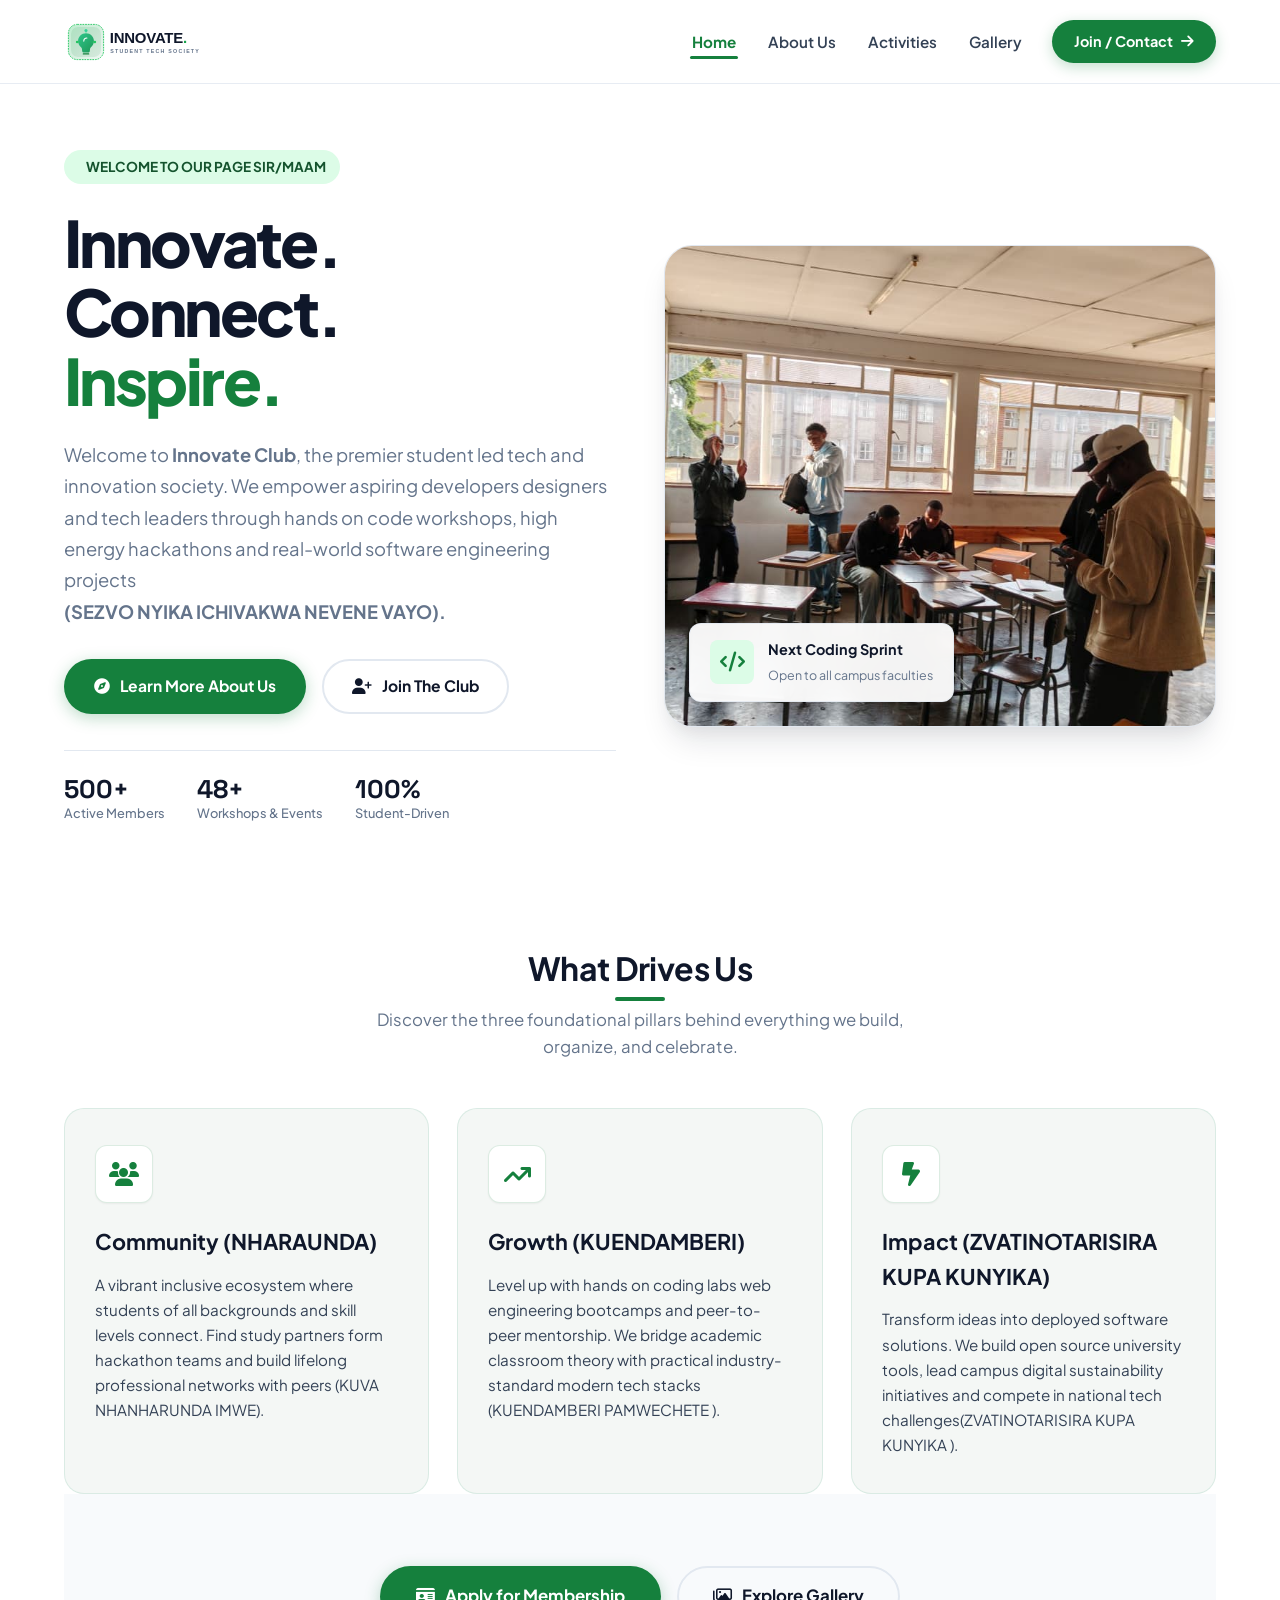
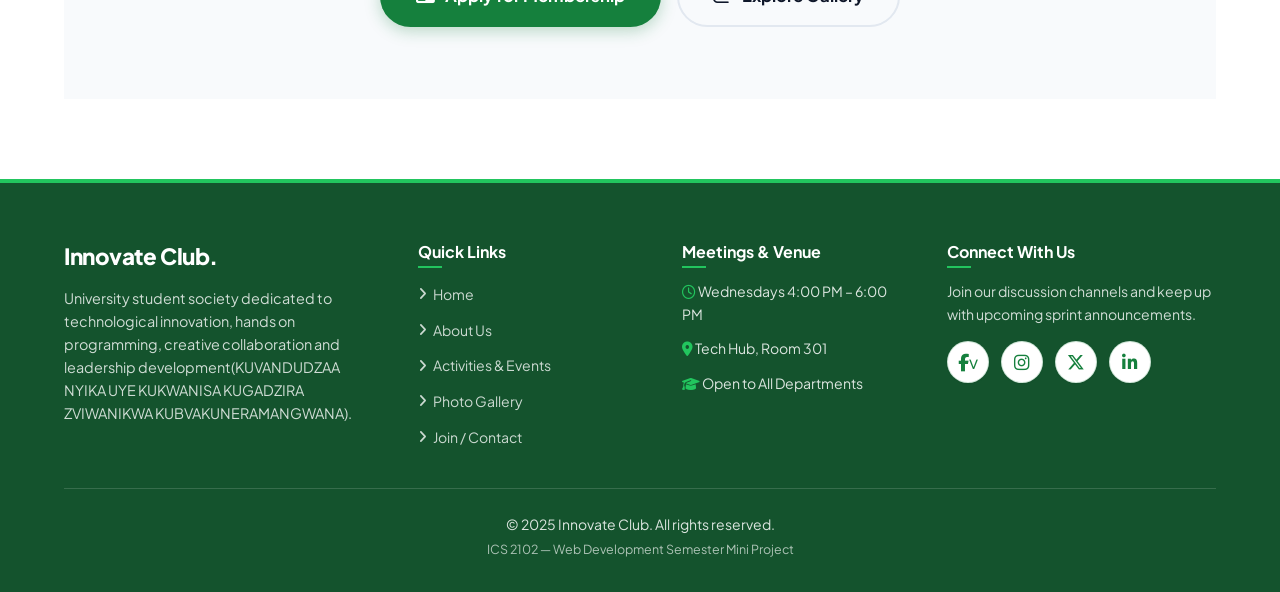
==== index.html @ 81d6104a "Remove subtitle from Gallery page header" ====
<!DOCTYPE html>
<html lang="en">
<head>
  <meta charset="UTF-8">
  <meta name="viewport" content="width=device-width, initial-scale=1.0">
  <title>Innovate Club — Student Tech & Innovation Society | Home</title>
  <meta name="description" content="Official website for Innovate Club — University student tech community fostering programming skills, hackathons, innovation, and leadership.">
  <link rel="icon" type="image/svg+xml" href="images/logo/favicon.svg">
  
  <!-- Font Awesome CDN for Icons -->
  <link rel="stylesheet" href="https://cdnjs.cloudflare.com/ajax/libs/font-awesome/6.5.1/css/all.min.css">
  
  <!-- Main Stylesheet -->
  <link rel="stylesheet" href="css/style.css">
</head>
<body>

  <!-- Site Header & Shared Navigation -->
  <header class="site-header" id="header">
    <div class="container header-container">
      <a href="index.html" class="brand-link" id="brandLogoLink">
        <img src="images/logo/logo.svg" alt="Innovate Club Logo" class="brand-logo">
      </a>

      <!-- Desktop & Mobile Navigation Menu -->
      <nav class="nav-menu" id="navMenu" aria-label="Main Navigation">
        <ul class="nav-list">
          <li><a href="index.html" class="nav-link active" id="navHome">Home</a></li>
          <li><a href="about.html" class="nav-link" id="navAbout">About Us</a></li>
          <li><a href="activities.html" class="nav-link" id="navActivities">Activities</a></li>
          <li><a href="gallery.html" class="nav-link" id="navGallery">Gallery</a></li>
          <li><a href="join.html" class="nav-cta-btn" id="navJoin">Join / Contact <i class="fa-solid fa-arrow-right"></i></a></li>
        </ul>
      </nav>

      <!-- Mobile Navigation Hamburger Toggle -->
      <button class="mobile-toggle" id="mobileNavToggle" aria-label="Toggle Navigation Menu" aria-expanded="false">
        <i class="fa-solid fa-bars"></i>
      </button>
    </div>
  </header>

  <main class="main-content">
    
    <!-- Hero Section -->
    <section class="hero-section" id="hero">
      <div class="container hero-grid">
        
        <!-- Left Hero Content -->
        <div class="hero-content">
          <div class="hero-pill">
            <i class="fa-solid fa-sparkles"></i>  WELCOME TO OUR PAGE SIR/MAAM
          </div>
          
          <!-- Large bold headline, one word per line, last word in green -->
          <h1 class="hero-headline">
            Innovate.<br>
            Connect.<br>
            <span class="highlight-green">Inspire.</span>
          </h1>

          <p class="hero-intro">
            Welcome to <strong>Innovate Club</strong>, the premier student led tech and innovation society. 
            We empower aspiring developers designers and tech leaders through hands on code workshops, 
            high energy hackathons and real-world software engineering projects
            <br>
            <strong> (SEZVO NYIKA ICHIVAKWA NEVENE VAYO).</strong>
          </p>

          <div class="hero-cta-group">
            <a href="about.html" class="btn btn-primary" id="heroLearnMoreBtn">
              <i class="fa-solid fa-compass"></i> Learn More About Us
            </a>
            <a href="join.html" class="btn btn-secondary" id="heroJoinBtn">
              <i class="fa-solid fa-user-plus"></i> Join The Club
            </a>
          </div>

          <!-- Quick Stats -->
          <div class="hero-stats-row">
            <div class="stat-item">
              <span class="stat-number">500+</span>
              <span class="stat-label">Active Members</span>
            </div>
            <div class="stat-item">
              <span class="stat-number">48+</span>
              <span class="stat-label">Workshops & Events</span>
            </div>
            <div class="stat-item">
              <span  class="stat-number">100%</span>
              <span class="stat-label">Student-Driven</span>
            </div>
          </div>
        </div>

        <!-- Right Hero Illustration / Visual -->
        <div class="hero-visual">
          <div class="hero-image-card">
            <img src="images/gather arround.jpeg" alt="University students collaborating in modern campus innovation lab" id="heroCollabImage">
            <div class="hero-floating-badge">
              <div class="floating-icon">
                <i class="fa-solid fa-code"></i>
              </div>
              <div class="floating-text">
                <strong>Next Coding Sprint</strong>
                <span>Open to all campus faculties</span>
              </div>
            </div>
          </div>
        </div>

      </div>
    </section>

    <!-- Info Cards Section (Community / Growth / Impact) -->
    <section class="info-cards-section" id="pillars">
      <div class="container">
        
        <div class="section-header">
          <h2 class="section-title with-accent">What Drives Us</h2>
          <p class="section-desc">
            Discover the three foundational pillars behind everything we build, organize, and celebrate.
          </p>
        </div>

        <div class="info-cards-grid">
          
          <!-- Card 1: Community -->
          <div class="info-card" id="cardCommunity">
            <div class="info-card-icon">
              <i class="fa-solid fa-users"></i>
            </div>
            <h3 class="info-card-title">Community (NHARAUNDA) </h3>
            <p class="info-card-desc">
              A vibrant  inclusive ecosystem where students of all backgrounds and skill levels connect. 
              Find study partners form hackathon teams and build lifelong professional networks with peers (KUVA NHANHARUNDA IMWE).
            </p>
          </div>

          <!-- Card 2: Growth -->
          <div class="info-card" id="cardGrowth">
            <div class="info-card-icon">
              <i class="fa-solid fa-arrow-trend-up"></i>
            </div>
            <h3 class="info-card-title">Growth (KUENDAMBERI) </h3>
            <p class="info-card-desc">
              Level up with hands on coding labs web engineering bootcamps and peer-to-peer mentorship. 
              We bridge academic classroom theory with practical industry-standard modern tech stacks (KUENDAMBERI PAMWECHETE ).
            </p>
          </div>

          <!-- Card 3: Impact -->
          <div class="info-card" id="cardImpact">
            <div class="info-card-icon">
              <i class="fa-solid fa-bolt-lightning"></i>
            </div>
            <h3 class="info-card-title">Impact (ZVATINOTARISIRA KUPA KUNYIKA) </h3>
            <p class="info-card-desc">
              Transform ideas into deployed software solutions. We build open source university tools, 
              lead campus digital sustainability initiatives and compete in national tech challenges(ZVATINOTARISIRA KUPA KUNYIKA ).
            </p>
          </div>

        </div>


    <!-- Student Spotlight / Callout Section -->
    <section class="section section-alt" id="ctaSection">
      <div class="container" style="text-align: center; max-width: 800px;">
        
        <div style="display:flex; justify-content:center; gap:16px; flex-wrap:wrap;">
          <a href="join.html" class="btn btn-primary btn-lg" id="homeCtaJoin">
            <i class="fa-solid fa-id-card"></i> Apply for Membership
          </a>
          <a href="gallery.html" class="btn btn-secondary btn-lg" id="homeCtaGallery">
            <i class="fa-regular fa-images"></i> Explore Gallery
          </a>
        </div>
      </div>
    </section>

  </main>

  <!-- Universal Footer: Solid Green Bar, Centered Copyright -->
  <footer class="site-footer" id="footer">
    <div class="container">
      <div class="footer-top-grid">
        
        <div class="footer-brand">
          <h4>Innovate Club.</h4>
          <p>
            University student society dedicated to technological innovation, hands on programming, 
            creative collaboration and leadership development(KUVANDUDZAA NYIKA UYE KUKWANISA KUGADZIRA ZVIWANIKWA KUBVAKUNERAMANGWANA).
          </p>
        </div>

        <div class="footer-col">
          <h5>Quick Links</h5>
          <ul class="footer-links">
            <li><a href="index.html"><i class="fa-solid fa-angle-right"></i> Home</a></li>
            <li><a href="about.html"><i class="fa-solid fa-angle-right"></i> About Us</a></li>
            <li><a href="activities.html"><i class="fa-solid fa-angle-right"></i> Activities & Events</a></li>
            <li><a href="gallery.html"><i class="fa-solid fa-angle-right"></i> Photo Gallery</a></li>
            <li><a href="join.html"><i class="fa-solid fa-angle-right"></i> Join / Contact</a></li>
          </ul>
        </div>

        <div class="footer-col">
          <h5>Meetings & Venue</h5>
          <ul class="footer-links" style="font-size: 0.88rem; color: rgba(255,255,255,0.85); gap: 12px;">
            <li><i class="fa-regular fa-clock" style="color:var(--color-primary-light);"></i> Wednesdays 4:00 PM – 6:00 PM</li>
            <li><i class="fa-solid fa-location-dot" style="color:var(--color-primary-light);"></i> Tech Hub, Room 301</li>
            <li><i class="fa-solid fa-graduation-cap" style="color:var(--color-primary-light);"></i> Open to All Departments</li>
          </ul>
        </div>

        <div class="footer-col">
          <h5>Connect With Us</h5>
          <p style="font-size: 0.88rem; color: rgba(255,255,255,0.8); margin-bottom: 16px;">
            Join our discussion channels and keep up with upcoming sprint announcements.
          </p>
          <div class="social-icons-row">
            <a href="https://facebook.com" target="_blank" rel="noopener noreferrer" class="social-circle-btn" aria-label="Facebook">
              <i class="fa-brands fa-facebook-f"></i>
       v     </a>
            <a href="https://instagram.com" target="_blank" rel="noopener noreferrer" class="social-circle-btn" aria-label="Instagram">
              <i class="fa-brands fa-instagram"></i>
            </a>
            <a href="https://twitter.com" target="_blank" rel="noopener noreferrer" class="social-circle-btn" aria-label="Twitter">
              <i class="fa-brands fa-x-twitter"></i>
            </a>
            <a href="https://linkedin.com" target="_blank" rel="noopener noreferrer" class="social-circle-btn" aria-label="LinkedIn">
              <i class="fa-brands fa-linkedin-in"></i>
            </a>
          </div>
        </div>

      </div>

      <div class="footer-bottom">
        <p>&copy; 2025 Innovate Club. All rights reserved.</p>
        <p class="footer-course-tag">ICS 2102 — Web Development Semester Mini Project</p>
      </div>
    </div>
  </footer>

  <!-- Main JavaScript File -->
  <script src="js/script.js"></script>
</body>
</html>
---- css/style.css ----
/* ==========================================================================
   ICS 2102 — Web Development Semester Mini Project
   Student Club Website: Innovate Club
   Design System & Master Stylesheet
   ========================================================================== */

@import url('https://fonts.googleapis.com/css2?family=Plus+Jakarta+Sans:wght@300;400;500;600;700;800&family=Space+Grotesk:wght@500;700&display=swap');

/* --- CSS Root Variables / Design Tokens --- */
:root {
  /* Brand Green Palette (as requested: #2E7D32-style green & white/off-white) */
  --color-primary: #15803D;        /* Rich Forest Green */
  --color-primary-dark: #14532D;   /* Deep Evergreen */
  --color-primary-light: #22C55E;  /* Vibrant Emerald Accent */
  --color-primary-soft: #DCFCE7;   /* Pale Mint */
  --color-primary-tint: #F0FDF4;   /* Soft Background Tint */
  --color-card-bg: #F4F7F5;        /* Soft grey-green card background */

  /* Neutral Tones */
  --color-bg: #FFFFFF;
  --color-bg-alt: #F8FAFC;
  --color-surface: #FFFFFF;
  --color-text-main: #0F172A;      /* Slate 900 */
  --color-text-body: #334155;      /* Slate 700 */
  --color-text-muted: #64748B;     /* Slate 500 */
  --color-text-light: #94A3B8;     /* Slate 400 */
  --color-border: #E2E8F0;
  --color-border-subtle: #F1F5F9;

  /* State & Feedback Colors */
  --color-danger: #EF4444;
  --color-danger-soft: #FEE2E2;
  --color-warning: #F59E0B;
  --color-info: #0284C7;
  --color-success: #10B981;

  /* Typography */
  --font-sans: 'Plus Jakarta Sans', -apple-system, BlinkMacSystemFont, 'Segoe UI', Roboto, sans-serif;
  --font-heading: 'Plus Jakarta Sans', sans-serif;
  --font-mono: 'Space Grotesk', ui-monospace, monospace;

  /* Shadows */
  --shadow-xs: 0 1px 2px 0 rgba(0, 0, 0, 0.05);
  --shadow-sm: 0 2px 4px 0 rgba(15, 23, 42, 0.06);
  --shadow-md: 0 4px 12px -1px rgba(15, 23, 42, 0.08), 0 2px 6px -2px rgba(15, 23, 42, 0.04);
  --shadow-lg: 0 12px 24px -4px rgba(15, 23, 42, 0.1), 0 4px 10px -2px rgba(15, 23, 42, 0.04);
  --shadow-xl: 0 20px 32px -8px rgba(15, 23, 42, 0.12), 0 8px 16px -4px rgba(15, 23, 42, 0.05);
  --shadow-glow: 0 0 20px rgba(34, 197, 94, 0.25);

  /* Radii */
  --radius-sm: 8px;
  --radius-md: 12px;
  --radius-lg: 20px;
  --radius-xl: 28px;
  --radius-full: 9999px;

  /* Transitions */
  --transition-fast: 0.15s ease;
  --transition-normal: 0.25s cubic-bezier(0.16, 1, 0.3, 1);
  --transition-bounce: 0.4s cubic-bezier(0.34, 1.56, 0.64, 1);

  /* Container */
  --max-width: 1200px;
  --header-height: 84px;
}

/* --- Global Reset & Box Sizing --- */
*, *::before, *::after {
  box-sizing: border-box;
  margin: 0;
  padding: 0;
}

html {
  scroll-behavior: smooth;
  font-size: 16px;
  -webkit-font-smoothing: antialiased;
}

body {
  font-family: var(--font-sans);
  color: var(--color-text-body);
  background-color: var(--color-bg);
  line-height: 1.6;
  min-height: 100vh;
  display: flex;
  flex-direction: column;
  overflow-x: hidden;
}

img, picture, svg, video {
  max-width: 100%;
  display: block;
}

input, button, textarea, select {
  font: inherit;
}

a {
  color: inherit;
  text-decoration: none;
  transition: color var(--transition-fast);
}

ul, ol {
  list-style: none;
}

/* --- Layout Utility Classes --- */
.container {
  width: 100%;
  max-width: var(--max-width);
  margin-left: auto;
  margin-right: auto;
  padding-left: 24px;
  padding-right: 24px;
}

.main-content {
  flex: 1 0 auto;
}

.section {
  padding: 72px 0;
}

.section-alt {
  background-color: var(--color-bg-alt);
}

.section-tint {
  background-color: var(--color-primary-tint);
}

/* --- Section Headings with Green Underline Accent --- */
.page-header {
  text-align: center;
  padding: 56px 0 32px;
  position: relative;
}

.page-title {
  font-family: var(--font-heading);
  font-size: 2.75rem;
  font-weight: 800;
  color: var(--color-text-main);
  letter-spacing: -0.03em;
  position: relative;
  display: inline-block;
  margin-bottom: 14px;
}

.page-title::after {
  content: "";
  position: absolute;
  bottom: -8px;
  left: 50%;
  transform: translateX(-50%);
  width: 68px;
  height: 4px;
  background: linear-gradient(90deg, var(--color-primary), var(--color-primary-light));
  border-radius: var(--radius-full);
}

.page-subtitle {
  font-size: 1.125rem;
  color: var(--color-text-muted);
  max-width: 640px;
  margin: 12px auto 0;
  line-height: 1.6;
}

.section-header {
  margin-bottom: 48px;
  text-align: center;
}

.section-title {
  font-size: 2rem;
  font-weight: 700;
  color: var(--color-text-main);
  letter-spacing: -0.02em;
  position: relative;
  display: inline-block;
  margin-bottom: 12px;
}

.section-title.with-accent::after {
  content: "";
  position: absolute;
  bottom: -6px;
  left: 50%;
  transform: translateX(-50%);
  width: 50px;
  height: 3.5px;
  background: var(--color-primary);
  border-radius: var(--radius-full);
}

.section-desc {
  font-size: 1.05rem;
  color: var(--color-text-muted);
  max-width: 580px;
  margin: 0 auto;
}

/* --- Typography Accents --- */
.highlight-green {
  color: var(--color-primary);
}

.text-gradient {
  background: linear-gradient(135deg, var(--color-primary) 0%, var(--color-primary-light) 100%);
  -webkit-background-clip: text;
  -webkit-text-fill-color: transparent;
}

/* ==========================================================================
   Header & Navigation
   ========================================================================== */
.site-header {
  position: sticky;
  top: 0;
  z-index: 1000;
  background-color: rgba(255, 255, 255, 0.94);
  backdrop-filter: blur(12px);
  -webkit-backdrop-filter: blur(12px);
  border-bottom: 1px solid rgba(226, 232, 240, 0.8);
  height: var(--header-height);
  transition: all var(--transition-normal);
}

.site-header.scrolled {
  box-shadow: var(--shadow-sm);
  height: 72px;
}

.header-container {
  display: flex;
  align-items: center;
  justify-content: space-between;
  height: 100%;
}

.brand-link {
  display: flex;
  align-items: center;
  gap: 12px;
  font-weight: 800;
  font-size: 1.4rem;
  color: var(--color-text-main);
  letter-spacing: -0.03em;
}

.brand-logo {
  height: 44px;
  width: auto;
  transition: transform var(--transition-bounce);
}

.brand-link:hover .brand-logo {
  transform: rotate(-6deg) scale(1.05);
}

.brand-name {
  font-size: 1.35rem;
  font-weight: 800;
  color: var(--color-text-main);
  display: flex;
  flex-direction: column;
  line-height: 1.1;
}

.brand-name span:first-child {
  letter-spacing: -0.02em;
}

.brand-name .brand-sub {
  font-size: 0.68rem;
  font-weight: 600;
  color: var(--color-text-muted);
  letter-spacing: 0.12em;
  text-transform: uppercase;
}

.nav-menu {
  display: flex;
  align-items: center;
  gap: 32px;
}

.nav-list {
  display: flex;
  align-items: center;
  gap: 28px;
}

.nav-link {
  font-weight: 600;
  font-size: 0.95rem;
  color: var(--color-text-body);
  position: relative;
  padding: 8px 2px;
  transition: color var(--transition-fast);
}

.nav-link:hover {
  color: var(--color-primary);
}

/* Active Nav Link in Green with Underline (Mockup requirement) */
.nav-link.active {
  color: var(--color-primary);
  font-weight: 700;
}

.nav-link.active::after {
  content: "";
  position: absolute;
  bottom: 0;
  left: 0;
  width: 100%;
  height: 3px;
  background-color: var(--color-primary);
  border-radius: var(--radius-full);
}

.nav-cta-btn {
  background: var(--color-primary);
  color: #FFFFFF !important;
  font-weight: 700;
  font-size: 0.9rem;
  padding: 10px 22px;
  border-radius: var(--radius-full);
  display: inline-flex;
  align-items: center;
  gap: 8px;
  box-shadow: 0 4px 14px rgba(21, 128, 61, 0.25);
  transition: all var(--transition-normal);
}

.nav-cta-btn:hover {
  background: var(--color-primary-dark);
  transform: translateY(-2px);
  box-shadow: 0 6px 18px rgba(21, 128, 61, 0.35);
}

.nav-cta-btn.active {
  background: var(--color-primary-dark);
  box-shadow: 0 0 0 3px rgba(34, 197, 94, 0.35);
}

.nav-cta-btn.active::after {
  display: none;
}

/* Mobile Toggle */
.mobile-toggle {
  display: none;
  background: none;
  border: none;
  font-size: 1.5rem;
  color: var(--color-text-main);
  cursor: pointer;
  padding: 6px;
  border-radius: var(--radius-sm);
  transition: background-color var(--transition-fast);
}

.mobile-toggle:hover {
  background-color: var(--color-border-subtle);
}

/* ==========================================================================
   Buttons & Interactive Elements
   ========================================================================== */
.btn {
  display: inline-flex;
  align-items: center;
  justify-content: center;
  gap: 10px;
  font-weight: 700;
  font-size: 0.975rem;
  padding: 13px 28px;
  border-radius: var(--radius-full);
  border: 2px solid transparent;
  cursor: pointer;
  transition: all var(--transition-normal);
  text-align: center;
}

.btn-primary {
  background-color: var(--color-primary);
  color: #FFFFFF;
  box-shadow: 0 4px 16px rgba(21, 128, 61, 0.28);
}

.btn-primary:hover {
  background-color: var(--color-primary-dark);
  transform: translateY(-2px);
  box-shadow: 0 8px 22px rgba(21, 128, 61, 0.38);
}

.btn-secondary {
  background-color: transparent;
  color: var(--color-text-main);
  border-color: var(--color-border);
}

.btn-secondary:hover {
  border-color: var(--color-primary);
  color: var(--color-primary);
  background-color: var(--color-primary-tint);
  transform: translateY(-2px);
}

.btn-white {
  background-color: #FFFFFF;
  color: var(--color-primary);
  box-shadow: var(--shadow-md);
}

.btn-white:hover {
  background-color: var(--color-primary-tint);
  transform: translateY(-2px);
}

.btn-sm {
  padding: 8px 18px;
  font-size: 0.875rem;
}

.btn-lg {
  padding: 15px 34px;
  font-size: 1.05rem;
}

/* ==========================================================================
   Home Page Styles
   ========================================================================== */
.hero-section {
  padding: 64px 0 80px;
  position: relative;
  overflow: hidden;
}

.hero-grid {
  display: grid;
  grid-template-columns: 1fr 1fr;
  align-items: center;
  gap: 48px;
}

.hero-content {
  max-width: 560px;
}

.hero-pill {
  display: inline-flex;
  align-items: center;
  gap: 8px;
  background-color: var(--color-primary-soft);
  color: var(--color-primary-dark);
  font-size: 0.85rem;
  font-weight: 700;
  padding: 6px 14px;
  border-radius: var(--radius-full);
  margin-bottom: 24px;
}

.hero-pill i {
  color: var(--color-primary);
}

/* Large bold headline, one word per line, last word in green */
.hero-headline {
  font-size: 4rem;
  line-height: 1.08;
  font-weight: 800;
  color: var(--color-text-main);
  letter-spacing: -0.04em;
  margin-bottom: 24px;
}

.hero-intro {
  font-size: 1.15rem;
  color: var(--color-text-muted);
  line-height: 1.7;
  margin-bottom: 32px;
}

.hero-cta-group {
  display: flex;
  align-items: center;
  flex-wrap: wrap;
  gap: 16px;
  margin-bottom: 36px;
}

.hero-stats-row {
  display: flex;
  align-items: center;
  gap: 32px;
  padding-top: 24px;
  border-top: 1px solid var(--color-border);
}

.stat-item {
  display: flex;
  flex-direction: column;
}

.stat-number {
  font-size: 1.6rem;
  font-weight: 800;
  color: var(--color-text-main);
  line-height: 1.1;
  font-family: var(--font-mono);
}

.stat-label {
  font-size: 0.8rem;
  color: var(--color-text-muted);
  font-weight: 500;
}

.hero-visual {
  position: relative;
}

.hero-image-card {
  position: relative;
  border-radius: var(--radius-xl);
  overflow: hidden;
  box-shadow: var(--shadow-xl);
  border: 1px solid var(--color-border);
  background-color: var(--color-surface);
}

.hero-image-card img {
  width: 100%;
  height: 480px;
  object-fit: cover;
  transition: transform 0.6s ease;
}

.hero-image-card:hover img {
  transform: scale(1.03);
}

.hero-floating-badge {
  position: absolute;
  bottom: 24px;
  left: 24px;
  background: rgba(255, 255, 255, 0.95);
  backdrop-filter: blur(10px);
  padding: 14px 20px;
  border-radius: var(--radius-md);
  box-shadow: var(--shadow-lg);
  border: 1px solid rgba(226, 232, 240, 0.8);
  display: flex;
  align-items: center;
  gap: 14px;
  max-width: 280px;
  animation: floatBadge 3.5s ease-in-out infinite alternate;
}

@keyframes floatBadge {
  0% { transform: translateY(0); }
  100% { transform: translateY(-8px); }
}

.floating-icon {
  width: 44px;
  height: 44px;
  border-radius: var(--radius-sm);
  background-color: var(--color-primary-soft);
  color: var(--color-primary);
  display: flex;
  align-items: center;
  justify-content: center;
  font-size: 1.25rem;
  flex-shrink: 0;
}

.floating-text strong {
  display: block;
  font-size: 0.9rem;
  color: var(--color-text-main);
}

.floating-text span {
  font-size: 0.78rem;
  color: var(--color-text-muted);
}

/* --- Row of 3 Info Cards (Community / Growth / Impact) --- */
.info-cards-section {
  padding: 40px 0 80px;
}

.info-cards-grid {
  display: grid;
  grid-template-columns: repeat(3, 1fr);
  gap: 28px;
}

.info-card {
  background-color: var(--color-card-bg); /* Soft grey-green card background */
  border-radius: var(--radius-lg);
  padding: 36px 30px;
  border: 1px solid rgba(209, 231, 221, 0.7);
  transition: all var(--transition-normal);
  position: relative;
  overflow: hidden;
}

.info-card::before {
  content: "";
  position: absolute;
  top: 0;
  left: 0;
  right: 0;
  height: 4px;
  background: var(--color-primary);
  opacity: 0;
  transition: opacity var(--transition-fast);
}

.info-card:hover {
  transform: translateY(-6px);
  background-color: #FFFFFF;
  box-shadow: var(--shadow-lg);
  border-color: var(--color-primary-light);
}

.info-card:hover::before {
  opacity: 1;
}

.info-card-icon {
  width: 58px;
  height: 58px;
  border-radius: var(--radius-md);
  background: #FFFFFF;
  color: var(--color-primary);
  display: flex;
  align-items: center;
  justify-content: center;
  font-size: 1.5rem;
  margin-bottom: 22px;
  box-shadow: var(--shadow-xs);
  border: 1px solid rgba(21, 128, 61, 0.15);
  transition: all var(--transition-bounce);
}

.info-card:hover .info-card-icon {
  background-color: var(--color-primary);
  color: #FFFFFF;
  transform: scale(1.1) rotate(4deg);
}

.info-card-title {
  font-size: 1.35rem;
  font-weight: 700;
  color: var(--color-text-main);
  margin-bottom: 12px;
}

.info-card-desc {
  font-size: 0.95rem;
  color: var(--color-text-body);
  line-height: 1.65;
}

/* --- Countdown / Next Event Highlight Banner --- */
.countdown-banner {
  background: linear-gradient(135deg, var(--color-primary-dark) 0%, var(--color-primary) 100%);
  color: #FFFFFF;
  border-radius: var(--radius-xl);
  padding: 44px;
  margin-top: 20px;
  box-shadow: var(--shadow-lg);
  position: relative;
  overflow: hidden;
}

.countdown-banner::after {
  content: "";
  position: absolute;
  top: -50%;
  right: -20%;
  width: 400px;
  height: 400px;
  background: radial-gradient(circle, rgba(255,255,255,0.12) 0%, transparent 70%);
  pointer-events: none;
}

.countdown-flex {
  display: flex;
  align-items: center;
  justify-content: space-between;
  gap: 32px;
  position: relative;
  z-index: 1;
}

.countdown-info {
  max-width: 520px;
}

.countdown-badge {
  display: inline-block;
  background: rgba(255, 255, 255, 0.2);
  backdrop-filter: blur(8px);
  color: #FFFFFF;
  font-size: 0.8rem;
  font-weight: 700;
  padding: 4px 12px;
  border-radius: var(--radius-full);
  margin-bottom: 12px;
  text-transform: uppercase;
  letter-spacing: 0.08em;
}

.countdown-title {
  font-size: 1.85rem;
  font-weight: 800;
  margin-bottom: 8px;
  color: #FFFFFF;
}

.countdown-meta {
  font-size: 0.95rem;
  opacity: 0.9;
  display: flex;
  gap: 20px;
  align-items: center;
}

.countdown-meta i {
  margin-right: 6px;
  color: var(--color-primary-soft);
}

.countdown-timer-group {
  display: flex;
  align-items: center;
  gap: 14px;
}

.timer-box {
  background: rgba(255, 255, 255, 0.15);
  backdrop-filter: blur(10px);
  border: 1px solid rgba(255, 255, 255, 0.25);
  border-radius: var(--radius-md);
  padding: 12px 16px;
  min-width: 74px;
  text-align: center;
}

.timer-num {
  font-size: 1.9rem;
  font-weight: 800;
  font-family: var(--font-mono);
  line-height: 1;
  display: block;
}

.timer-label {
  font-size: 0.72rem;
  text-transform: uppercase;
  letter-spacing: 0.05em;
  opacity: 0.85;
  margin-top: 4px;
}

/* ==========================================================================
   About Us Page Styles
   ========================================================================== */
.about-hero-grid {
  display: grid;
  grid-template-columns: 1.2fr 0.8fr;
  gap: 48px;
  align-items: start;
  margin-bottom: 64px;
}

.about-intro-text {
  font-size: 1.15rem;
  line-height: 1.8;
  color: var(--color-text-body);
}

.about-intro-text p {
  margin-bottom: 18px;
}

.card-callout {
  background-color: var(--color-card-bg);
  border-radius: var(--radius-lg);
  padding: 32px;
  border: 1px solid rgba(209, 231, 221, 0.8);
  margin-bottom: 24px;
  position: relative;
}

.card-callout-icon {
  width: 48px;
  height: 48px;
  border-radius: var(--radius-sm);
  background: var(--color-primary);
  color: #FFFFFF;
  display: flex;
  align-items: center;
  justify-content: center;
  font-size: 1.25rem;
  margin-bottom: 16px;
}

.card-callout-title {
  font-size: 1.25rem;
  font-weight: 700;
  color: var(--color-text-main);
  margin-bottom: 10px;
}

.card-callout-desc {
  font-size: 0.95rem;
  color: var(--color-text-body);
  line-height: 1.6;
}

/* Values Grid */
.values-grid {
  display: grid;
  grid-template-columns: repeat(4, 1fr);
  gap: 20px;
  margin-bottom: 64px;
}

.value-item {
  background-color: #FFFFFF;
  border: 1px solid var(--color-border);
  border-radius: var(--radius-md);
  padding: 24px 20px;
  text-align: center;
  transition: all var(--transition-normal);
}

.value-item:hover {
  border-color: var(--color-primary);
  transform: translateY(-4px);
  box-shadow: var(--shadow-md);
}

.value-icon {
  font-size: 1.6rem;
  color: var(--color-primary);
  margin-bottom: 12px;
}

.value-item h4 {
  font-size: 1.05rem;
  font-weight: 700;
  color: var(--color-text-main);
  margin-bottom: 6px;
}

.value-item p {
  font-size: 0.85rem;
  color: var(--color-text-muted);
}

/* Committee Section */
.committee-cards-grid {
  display: grid;
  grid-template-columns: repeat(4, 1fr);
  gap: 24px;
  margin-bottom: 48px;
}

.member-card {
  background: #FFFFFF;
  border: 1px solid var(--color-border);
  border-radius: var(--radius-lg);
  overflow: hidden;
  box-shadow: var(--shadow-sm);
  transition: all var(--transition-normal);
  text-align: center;
}

.member-card:hover {
  transform: translateY(-6px);
  box-shadow: var(--shadow-lg);
  border-color: var(--color-primary-light);
}

.member-avatar-box {
  width: 100%;
  height: 220px;
  overflow: hidden;
  position: relative;
  background-color: var(--color-bg-alt);
}

.member-avatar-box img {
  width: 100%;
  height: 100%;
  object-fit: cover;
  transition: transform 0.5s ease;
}

.member-card:hover .member-avatar-box img {
  transform: scale(1.05);
}

.member-role-badge {
  position: absolute;
  bottom: 12px;
  left: 50%;
  transform: translateX(-50%);
  background: var(--color-primary);
  color: #FFFFFF;
  font-size: 0.75rem;
  font-weight: 700;
  padding: 4px 12px;
  border-radius: var(--radius-full);
  white-space: nowrap;
  box-shadow: var(--shadow-sm);
}

.member-info {
  padding: 20px 16px;
}

.member-name {
  font-size: 1.15rem;
  font-weight: 700;
  color: var(--color-text-main);
  margin-bottom: 4px;
}

.member-course {
  font-size: 0.85rem;
  color: var(--color-text-muted);
  margin-bottom: 14px;
}

.member-socials {
  display: flex;
  align-items: center;
  justify-content: center;
  gap: 12px;
}

.member-socials a {
  width: 32px;
  height: 32px;
  border-radius: 50%;
  background-color: var(--color-bg-alt);
  color: var(--color-text-body);
  display: flex;
  align-items: center;
  justify-content: center;
  font-size: 0.85rem;
  transition: all var(--transition-fast);
}

.member-socials a:hover {
  background-color: var(--color-primary);
  color: #FFFFFF;
}

/* Committee HTML Table (Week 2 Syllabus Requirement) */
.table-wrapper {
  background: #FFFFFF;
  border: 1px solid var(--color-border);
  border-radius: var(--radius-lg);
  overflow-x: auto;
  box-shadow: var(--shadow-sm);
  margin-top: 24px;
}

.custom-table {
  width: 100%;
  border-collapse: collapse;
  text-align: left;
  font-size: 0.95rem;
}

.custom-table th {
  background-color: var(--color-primary-tint);
  color: var(--color-primary-dark);
  font-weight: 700;
  padding: 16px 20px;
  border-bottom: 2px solid var(--color-border);
  white-space: nowrap;
}

.custom-table td {
  padding: 14px 20px;
  border-bottom: 1px solid var(--color-border-subtle);
  color: var(--color-text-body);
  vertical-align: middle;
}

.custom-table tr:last-child td {
  border-bottom: none;
}

.custom-table tr:hover td {
  background-color: #F8FAFC;
}

.table-member-cell {
  display: flex;
  align-items: center;
  gap: 12px;
}

.table-avatar {
  width: 38px;
  height: 38px;
  border-radius: 50%;
  object-fit: cover;
  border: 2px solid var(--color-primary-soft);
}

.role-tag {
  display: inline-block;
  padding: 4px 10px;
  border-radius: var(--radius-full);
  font-size: 0.78rem;
  font-weight: 600;
  background-color: var(--color-primary-soft);
  color: var(--color-primary-dark);
}

/* FAQ Accordion (Week 3 Interactive Feature) */
.faq-section {
  margin-top: 64px;
}

.accordion-container {
  max-width: 800px;
  margin: 0 auto;
}

.accordion-item {
  border: 1px solid var(--color-border);
  border-radius: var(--radius-md);
  margin-bottom: 14px;
  overflow: hidden;
  background-color: #FFFFFF;
  transition: border-color var(--transition-fast);
}

.accordion-item.active {
  border-color: var(--color-primary);
  box-shadow: var(--shadow-sm);
}

.accordion-header {
  width: 100%;
  text-align: left;
  padding: 18px 24px;
  background: none;
  border: none;
  display: flex;
  align-items: center;
  justify-content: space-between;
  font-size: 1.05rem;
  font-weight: 700;
  color: var(--color-text-main);
  cursor: pointer;
  transition: color var(--transition-fast);
}

.accordion-header:hover {
  color: var(--color-primary);
}

.accordion-icon {
  font-size: 1rem;
  color: var(--color-primary);
  transition: transform var(--transition-normal);
}

.accordion-item.active .accordion-icon {
  transform: rotate(180deg);
}

.accordion-body {
  max-height: 0;
  overflow: hidden;
  transition: max-height 0.35s ease-out, padding 0.35s ease-out;
  padding: 0 24px;
  color: var(--color-text-body);
  font-size: 0.95rem;
  line-height: 1.7;
}

.accordion-item.active .accordion-body {
  padding-bottom: 20px;
}

/* ==========================================================================
   Activities & Events Page Styles
   ========================================================================== */
.events-toolbar {
  display: flex;
  align-items: center;
  justify-content: space-between;
  flex-wrap: wrap;
  gap: 20px;
  margin-bottom: 36px;
  padding: 20px;
  background-color: var(--color-bg-alt);
  border: 1px solid var(--color-border);
  border-radius: var(--radius-lg);
}

/* Filter Tabs */
.tabs-group {
  display: flex;
  align-items: center;
  gap: 8px;
  flex-wrap: wrap;
}

.tab-btn {
  background: #FFFFFF;
  border: 1px solid var(--color-border);
  color: var(--color-text-body);
  font-weight: 600;
  font-size: 0.9rem;
  padding: 8px 18px;
  border-radius: var(--radius-full);
  cursor: pointer;
  transition: all var(--transition-fast);
}

.tab-btn:hover {
  border-color: var(--color-primary);
  color: var(--color-primary);
}

.tab-btn.active {
  background-color: var(--color-primary);
  color: #FFFFFF;
  border-color: var(--color-primary);
  box-shadow: 0 2px 8px rgba(21, 128, 61, 0.2);
}

.search-box {
  position: relative;
  min-width: 260px;
}

.search-box input {
  width: 100%;
  padding: 9px 16px 9px 38px;
  border: 1px solid var(--color-border);
  border-radius: var(--radius-full);
  font-size: 0.9rem;
  outline: none;
  background-color: #FFFFFF;
  transition: border-color var(--transition-fast), box-shadow var(--transition-fast);
}

.search-box input:focus {
  border-color: var(--color-primary);
  box-shadow: 0 0 0 3px rgba(34, 197, 94, 0.2);
}

.search-box i {
  position: absolute;
  left: 14px;
  top: 50%;
  transform: translateY(-50%);
  color: var(--color-text-light);
  font-size: 0.9rem;
}

/* Events List Container (Injected dynamically via JS array of objects) */
.events-container {
  display: flex;
  flex-direction: column;
  gap: 18px;
  margin-bottom: 40px;
}

.event-row {
  background: #FFFFFF;
  border: 1px solid var(--color-border);
  border-radius: var(--radius-lg);
  padding: 24px;
  display: flex;
  align-items: center;
  gap: 24px;
  transition: all var(--transition-normal);
  position: relative;
}

.event-row:hover {
  border-color: var(--color-primary);
  box-shadow: var(--shadow-md);
  transform: translateY(-3px);
}

.event-icon-badge {
  width: 64px;
  height: 64px;
  border-radius: var(--radius-md);
  background-color: var(--color-primary-tint);
  border: 1px solid var(--color-primary-soft);
  color: var(--color-primary);
  display: flex;
  flex-direction: column;
  align-items: center;
  justify-content: center;
  flex-shrink: 0;
}

.event-icon-badge i {
  font-size: 1.5rem;
}

.event-details {
  flex: 1 1 auto;
}

.event-meta-top {
  display: flex;
  align-items: center;
  gap: 10px;
  margin-bottom: 6px;
}

.event-category-tag {
  font-size: 0.75rem;
  font-weight: 700;
  text-transform: uppercase;
  letter-spacing: 0.06em;
  padding: 2px 10px;
  border-radius: var(--radius-full);
  background-color: var(--color-primary-soft);
  color: var(--color-primary-dark);
}

.event-status-tag {
  font-size: 0.75rem;
  font-weight: 600;
  padding: 2px 8px;
  border-radius: var(--radius-sm);
}

.event-status-tag.upcoming {
  background-color: #DEF7EC;
  color: #03543F;
}

.event-status-tag.completed {
  background-color: #F3F4F6;
  color: #4B5563;
}

.event-title {
  font-size: 1.25rem;
  font-weight: 700;
  color: var(--color-text-main);
  margin-bottom: 6px;
}

.event-desc {
  font-size: 0.95rem;
  color: var(--color-text-body);
  line-height: 1.5;
  margin-bottom: 10px;
}

.event-meta-footer {
  display: flex;
  align-items: center;
  gap: 20px;
  font-size: 0.85rem;
  color: var(--color-text-muted);
}

.event-meta-footer span {
  display: flex;
  align-items: center;
  gap: 6px;
}

.event-action {
  flex-shrink: 0;
}

.empty-events-state {
  text-align: center;
  padding: 56px 20px;
  color: var(--color-text-muted);
}

.empty-events-state i {
  font-size: 3rem;
  color: var(--color-text-light);
  margin-bottom: 14px;
}

/* ==========================================================================
   Gallery Page Styles
   ========================================================================== */
.gallery-filters {
  display: flex;
  align-items: center;
  justify-content: center;
  gap: 10px;
  flex-wrap: wrap;
  margin-bottom: 40px;
}

.gallery-grid {
  display: grid;
  grid-template-columns: repeat(4, 1fr); /* 2 rows x 4 columns mockup requirement */
  gap: 20px;
  margin-bottom: 48px;
}

.gallery-card {
  position: relative;
  border-radius: var(--radius-md);
  overflow: hidden;
  box-shadow: var(--shadow-sm);
  background-color: var(--color-bg-alt);
  cursor: pointer;
  aspect-ratio: 4 / 3;
}

.gallery-card img {
  width: 100%;
  height: 100%;
  object-fit: cover;
  transition: transform 0.5s ease;
}

.gallery-overlay {
  position: absolute;
  inset: 0;
  background: linear-gradient(to top, rgba(15, 23, 42, 0.85) 0%, rgba(15, 23, 42, 0.2) 60%, transparent 100%);
  display: flex;
  flex-direction: column;
  justify-content: flex-end;
  padding: 20px;
  opacity: 0;
  transition: opacity 0.3s ease;
}

.gallery-card:hover .gallery-overlay {
  opacity: 1;
}

.gallery-card:hover img {
  transform: scale(1.08);
}

.gallery-zoom-icon {
  position: absolute;
  top: 16px;
  right: 16px;
  width: 36px;
  height: 36px;
  background: rgba(255, 255, 255, 0.9);
  color: var(--color-primary);
  border-radius: 50%;
  display: flex;
  align-items: center;
  justify-content: center;
  font-size: 0.9rem;
  box-shadow: var(--shadow-sm);
}

.gallery-title {
  font-size: 1rem;
  font-weight: 700;
  color: #FFFFFF;
  margin-bottom: 4px;
}

.gallery-caption {
  font-size: 0.8rem;
  color: #E2E8F0;
  line-height: 1.4;
}

/* Lightbox Modal (Week 3 Interactive Feature) */
.lightbox-modal {
  position: fixed;
  inset: 0;
  z-index: 2000;
  background-color: rgba(10, 15, 25, 0.94);
  backdrop-filter: blur(10px);
  display: none;
  align-items: center;
  justify-content: center;
  padding: 24px;
  opacity: 0;
  transition: opacity 0.3s ease;
}

.lightbox-modal.active {
  display: flex;
  opacity: 1;
}

.lightbox-content-box {
  position: relative;
  max-width: 900px;
  width: 100%;
  background: #0F172A;
  border-radius: var(--radius-lg);
  overflow: hidden;
  box-shadow: 0 25px 50px -12px rgba(0, 0, 0, 0.6);
  border: 1px solid rgba(255, 255, 255, 0.1);
  display: flex;
  flex-direction: column;
}

.lightbox-image-wrap {
  width: 100%;
  max-height: 560px;
  background: #000;
  display: flex;
  align-items: center;
  justify-content: center;
  overflow: hidden;
}

.lightbox-image-wrap img {
  width: 100%;
  height: 100%;
  max-height: 560px;
  object-fit: contain;
}

.lightbox-footer {
  padding: 20px 24px;
  background: #0F172A;
  color: #FFFFFF;
  display: flex;
  justify-content: space-between;
  align-items: center;
  border-top: 1px solid rgba(255, 255, 255, 0.08);
}

.lightbox-caption-text strong {
  display: block;
  font-size: 1.1rem;
  margin-bottom: 2px;
}

.lightbox-caption-text span {
  font-size: 0.85rem;
  color: #94A3B8;
}

.lightbox-close-btn {
  position: absolute;
  top: 16px;
  right: 16px;
  width: 40px;
  height: 40px;
  border-radius: 50%;
  background: rgba(0, 0, 0, 0.6);
  border: 1px solid rgba(255, 255, 255, 0.2);
  color: #FFFFFF;
  display: flex;
  align-items: center;
  justify-content: center;
  font-size: 1.2rem;
  cursor: pointer;
  z-index: 10;
  transition: all var(--transition-fast);
}

.lightbox-close-btn:hover {
  background: var(--color-danger);
  transform: rotate(90deg);
}

.lightbox-nav-btn {
  position: absolute;
  top: 50%;
  transform: translateY(-50%);
  width: 48px;
  height: 48px;
  border-radius: 50%;
  background: rgba(0, 0, 0, 0.6);
  border: 1px solid rgba(255, 255, 255, 0.2);
  color: #FFFFFF;
  display: flex;
  align-items: center;
  justify-content: center;
  font-size: 1.2rem;
  cursor: pointer;
  transition: all var(--transition-fast);
}

.lightbox-nav-btn:hover {
  background: var(--color-primary);
}

.lightbox-prev {
  left: 16px;
}

.lightbox-next {
  right: 16px;
}

/* ==========================================================================
   Join / Contact Page Styles
   ========================================================================== */
.contact-layout-grid {
  display: grid;
  grid-template-columns: 1.35fr 0.85fr;
  gap: 48px;
  align-items: start;
}

.form-card {
  background: #FFFFFF;
  border: 1px solid var(--color-border);
  border-radius: var(--radius-xl);
  padding: 40px;
  box-shadow: var(--shadow-sm);
}

.form-header-box {
  margin-bottom: 28px;
}

.form-header-box h3 {
  font-size: 1.5rem;
  font-weight: 800;
  color: var(--color-text-main);
  margin-bottom: 6px;
}

.form-header-box p {
  font-size: 0.95rem;
  color: var(--color-text-muted);
}

.form-group {
  margin-bottom: 22px;
}

.form-label {
  display: block;
  font-size: 0.9rem;
  font-weight: 700;
  color: var(--color-text-main);
  margin-bottom: 8px;
}

.form-label .req {
  color: var(--color-danger);
  margin-left: 2px;
}

.form-input,
.form-select,
.form-textarea {
  width: 100%;
  padding: 12px 16px;
  border: 1.5px solid var(--color-border);
  border-radius: var(--radius-md);
  font-size: 0.95rem;
  color: var(--color-text-main);
  background-color: #FFFFFF;
  transition: all var(--transition-fast);
  outline: none;
}

.form-input:focus,
.form-select:focus,
.form-textarea:focus {
  border-color: var(--color-primary);
  box-shadow: 0 0 0 3px rgba(34, 197, 94, 0.2);
}

.form-input.is-invalid,
.form-select.is-invalid,
.form-textarea.is-invalid {
  border-color: var(--color-danger);
  background-color: #FFF5F5;
  animation: shakeInput 0.4s ease;
}

@keyframes shakeInput {
  0%, 100% { transform: translateX(0); }
  20%, 60% { transform: translateX(-6px); }
  40%, 80% { transform: translateX(6px); }
}

.form-error-msg {
  display: none;
  font-size: 0.8rem;
  color: var(--color-danger);
  margin-top: 6px;
  font-weight: 500;
}

.form-error-msg.visible {
  display: flex;
  align-items: center;
  gap: 6px;
}

.form-row {
  display: grid;
  grid-template-columns: 1fr 1fr;
  gap: 18px;
}

.checkbox-group {
  display: flex;
  align-items: flex-start;
  gap: 12px;
  margin: 24px 0 28px;
}

.checkbox-group input[type="checkbox"] {
  width: 18px;
  height: 18px;
  margin-top: 3px;
  accent-color: var(--color-primary);
  cursor: pointer;
}

.checkbox-label {
  font-size: 0.88rem;
  color: var(--color-text-body);
  line-height: 1.5;
}

/* Sidebar Info Card */
.contact-sidebar {
  display: flex;
  flex-direction: column;
  gap: 24px;
}

.info-sidebar-card {
  background-color: var(--color-card-bg); /* Soft grey-green card background */
  border-radius: var(--radius-xl);
  padding: 36px;
  border: 1px solid rgba(209, 231, 221, 0.8);
}

.info-sidebar-title {
  font-size: 1.35rem;
  font-weight: 800;
  color: var(--color-text-main);
  margin-bottom: 20px;
  padding-bottom: 12px;
  border-bottom: 2px solid var(--color-primary-soft);
}

.contact-meta-list {
  display: flex;
  flex-direction: column;
  gap: 18px;
  margin-bottom: 28px;
}

.contact-meta-item {
  display: flex;
  align-items: flex-start;
  gap: 14px;
}

.contact-meta-icon {
  width: 40px;
  height: 40px;
  border-radius: var(--radius-sm);
  background-color: #FFFFFF;
  color: var(--color-primary);
  display: flex;
  align-items: center;
  justify-content: center;
  font-size: 1.1rem;
  box-shadow: var(--shadow-xs);
  flex-shrink: 0;
  border: 1px solid rgba(21, 128, 61, 0.12);
}

.contact-meta-text strong {
  display: block;
  font-size: 0.95rem;
  color: var(--color-text-main);
}

.contact-meta-text span,
.contact-meta-text a {
  font-size: 0.9rem;
  color: var(--color-text-muted);
}

.contact-meta-text a:hover {
  color: var(--color-primary);
}

/* Follow Us Social Icons (Facebook, Instagram, Twitter, LinkedIn CDN) */
.social-section-title {
  font-size: 1.05rem;
  font-weight: 700;
  color: var(--color-text-main);
  margin-bottom: 12px;
}

.social-icons-row {
  display: flex;
  align-items: center;
  gap: 12px;
}

.social-circle-btn {
  width: 42px;
  height: 42px;
  border-radius: 50%;
  background-color: #FFFFFF;
  border: 1px solid rgba(21, 128, 61, 0.2);
  color: var(--color-primary);
  display: flex;
  align-items: center;
  justify-content: center;
  font-size: 1.1rem;
  transition: all var(--transition-bounce);
  box-shadow: var(--shadow-xs);
}

.social-circle-btn:hover {
  background-color: var(--color-primary);
  color: #FFFFFF;
  transform: translateY(-3px) scale(1.08);
  box-shadow: 0 6px 14px rgba(21, 128, 61, 0.25);
}

/* Submission Feedback Banner / Modal */
.form-response-banner {
  display: none;
  padding: 16px 20px;
  border-radius: var(--radius-md);
  margin-bottom: 24px;
  font-size: 0.95rem;
  align-items: center;
  gap: 12px;
}

.form-response-banner.success {
  display: flex;
  background-color: #DEF7EC;
  color: #03543F;
  border: 1px solid #BCF0DA;
}

.form-response-banner.error {
  display: flex;
  background-color: #FDE8E8;
  color: #9B1C1C;
  border: 1px solid #F8B4B4;
}

/* ==========================================================================
   Universal Footer (Solid Green Bar, centered copyright as specified)
   ========================================================================== */
.site-footer {
  background-color: #14532D;       /* Solid deep green bar */
  color: #FFFFFF;
  padding: 56px 0 28px;
  margin-top: auto;
  border-top: 4px solid var(--color-primary-light);
}

.footer-top-grid {
  display: grid;
  grid-template-columns: 1.4fr 1fr 1fr 1.2fr;
  gap: 40px;
  margin-bottom: 40px;
}

.footer-brand h4 {
  font-size: 1.4rem;
  font-weight: 800;
  letter-spacing: -0.02em;
  margin-bottom: 12px;
  color: #FFFFFF;
}

.footer-brand p {
  font-size: 0.9rem;
  color: rgba(255, 255, 255, 0.8);
  line-height: 1.6;
  max-width: 320px;
}

.footer-col h5 {
  font-size: 1rem;
  font-weight: 700;
  color: #FFFFFF;
  margin-bottom: 16px;
  position: relative;
  display: inline-block;
}

.footer-col h5::after {
  content: "";
  position: absolute;
  bottom: -4px;
  left: 0;
  width: 24px;
  height: 2px;
  background-color: var(--color-primary-light);
}

.footer-links {
  display: flex;
  flex-direction: column;
  gap: 10px;
}

.footer-links a {
  font-size: 0.88rem;
  color: rgba(255, 255, 255, 0.78);
  transition: all var(--transition-fast);
  display: inline-flex;
  align-items: center;
  gap: 6px;
}

.footer-links a:hover {
  color: #FFFFFF;
  transform: translateX(4px);
}

.footer-bottom {
  padding-top: 24px;
  border-top: 1px solid rgba(255, 255, 255, 0.15);
  text-align: center;
  font-size: 0.875rem;
  color: rgba(255, 255, 255, 0.85);
}

.footer-bottom p {
  margin-bottom: 4px;
}

.footer-course-tag {
  font-size: 0.78rem;
  color: rgba(255, 255, 255, 0.65);
}

/* ==========================================================================
   Responsive Breakpoints
   ========================================================================== */
@media (max-width: 1024px) {
  .hero-grid {
    grid-template-columns: 1fr;
    gap: 40px;
  }
  
  .hero-content {
    max-width: 100%;
  }

  .gallery-grid {
    grid-template-columns: repeat(3, 1fr);
  }

  .committee-cards-grid {
    grid-template-columns: repeat(2, 1fr);
  }

  .values-grid {
    grid-template-columns: repeat(2, 1fr);
  }

  .footer-top-grid {
    grid-template-columns: repeat(2, 1fr);
  }
}

@media (max-width: 768px) {
  :root {
    --header-height: 72px;
  }

  .mobile-toggle {
    display: block;
  }

  .nav-menu {
    position: fixed;
    top: var(--header-height);
    left: 0;
    right: 0;
    background: #FFFFFF;
    flex-direction: column;
    padding: 24px;
    border-bottom: 1px solid var(--color-border);
    box-shadow: var(--shadow-xl);
    gap: 20px;
    display: none;
  }

  .nav-menu.open {
    display: flex;
  }

  .nav-list {
    flex-direction: column;
    width: 100%;
    gap: 16px;
  }

  .nav-link {
    display: block;
    width: 100%;
    padding: 10px 0;
    font-size: 1.05rem;
  }

  .nav-cta-btn {
    width: 100%;
    text-align: center;
  }

  .hero-headline {
    font-size: 2.85rem;
  }

  .info-cards-grid {
    grid-template-columns: 1fr;
  }

  .about-hero-grid {
    grid-template-columns: 1fr;
  }

  .contact-layout-grid {
    grid-template-columns: 1fr;
  }

  .gallery-grid {
    grid-template-columns: repeat(2, 1fr);
  }

  .countdown-flex {
    flex-direction: column;
    text-align: center;
  }

  .countdown-meta {
    justify-content: center;
  }

  .event-row {
    flex-direction: column;
    align-items: flex-start;
  }

  .event-action {
    width: 100%;
  }

  .event-action .btn {
    width: 100%;
  }

  .form-row {
    grid-template-columns: 1fr;
  }
}

@media (max-width: 480px) {
  .hero-headline {
    font-size: 2.35rem;
  }

  .hero-stats-row {
    flex-direction: column;
    gap: 16px;
  }

  .gallery-grid {
    grid-template-columns: 1fr;
  }

  .committee-cards-grid {
    grid-template-columns: 1fr;
  }

  .values-grid {
    grid-template-columns: 1fr;
  }

  .footer-top-grid {
    grid-template-columns: 1fr;
  }

  .countdown-timer-group {
    display: grid;
    grid-template-columns: repeat(2, 1fr);
    width: 100%;
  }
}
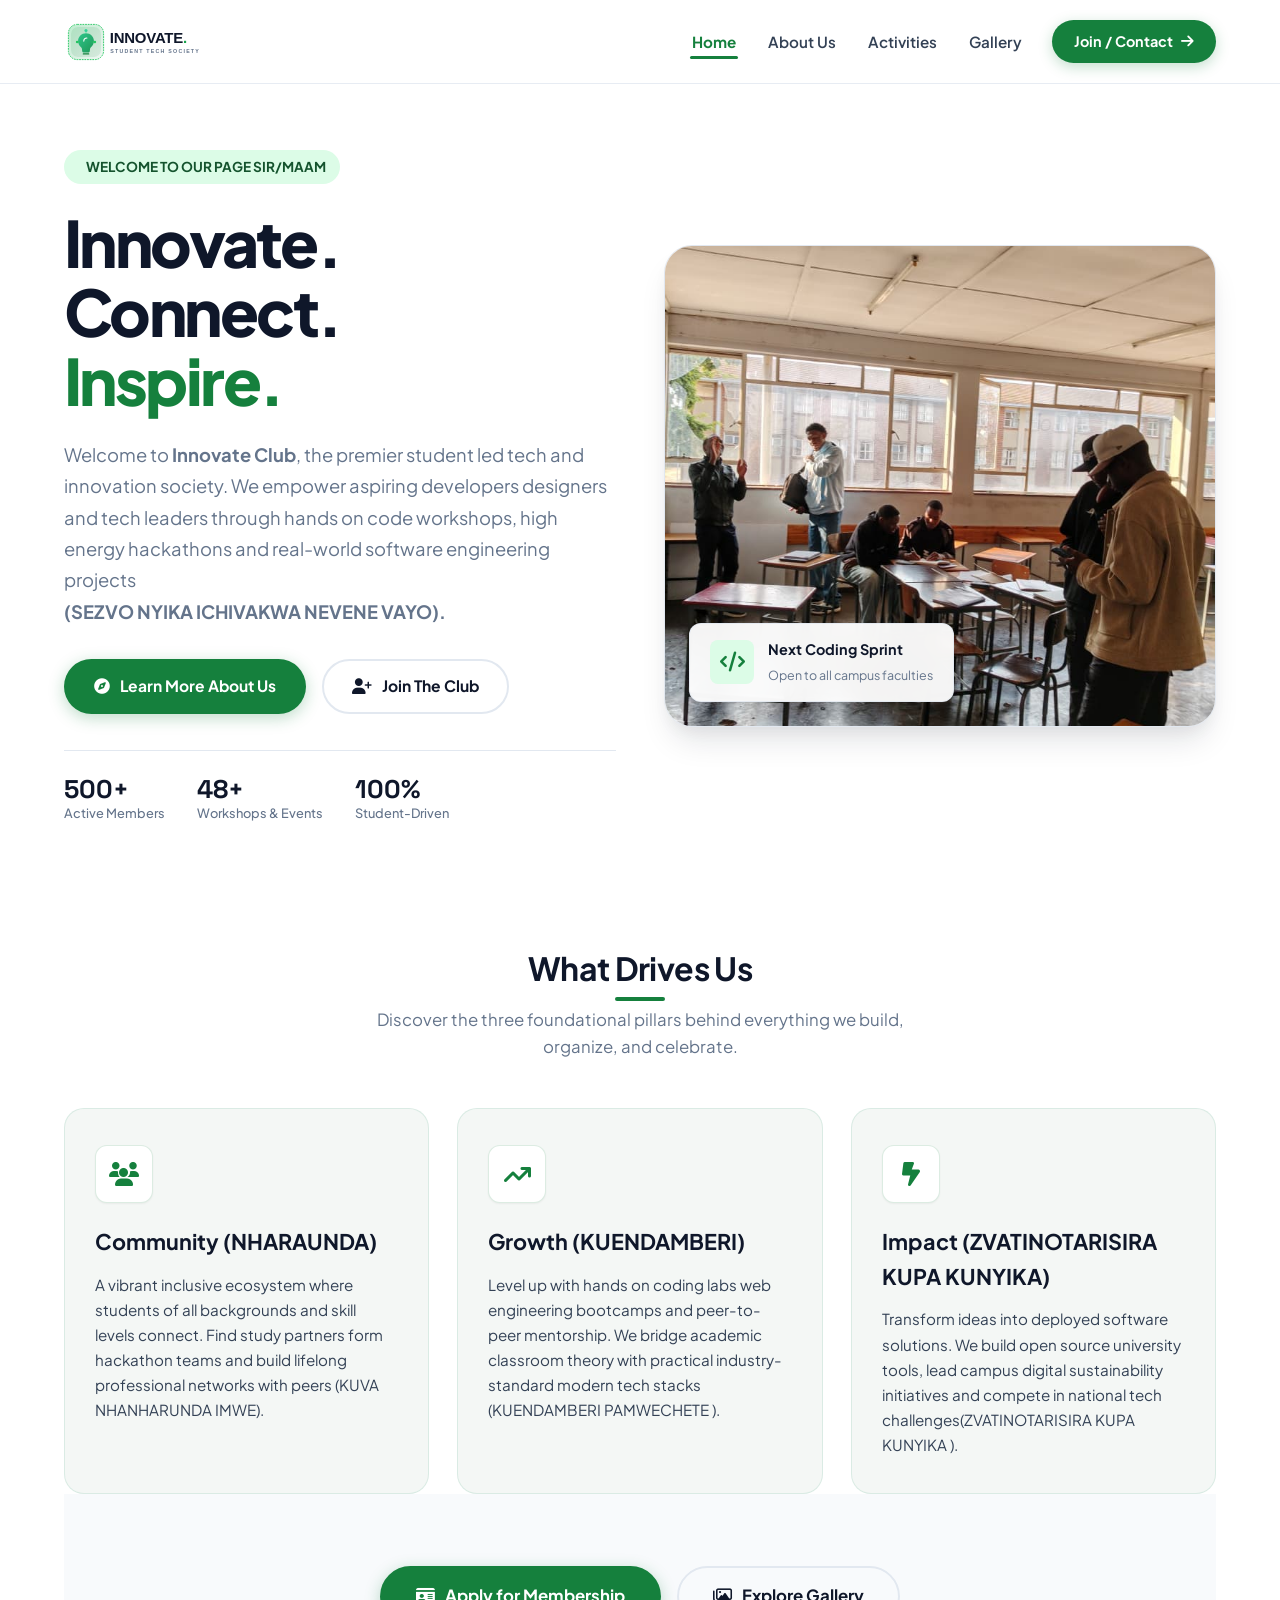
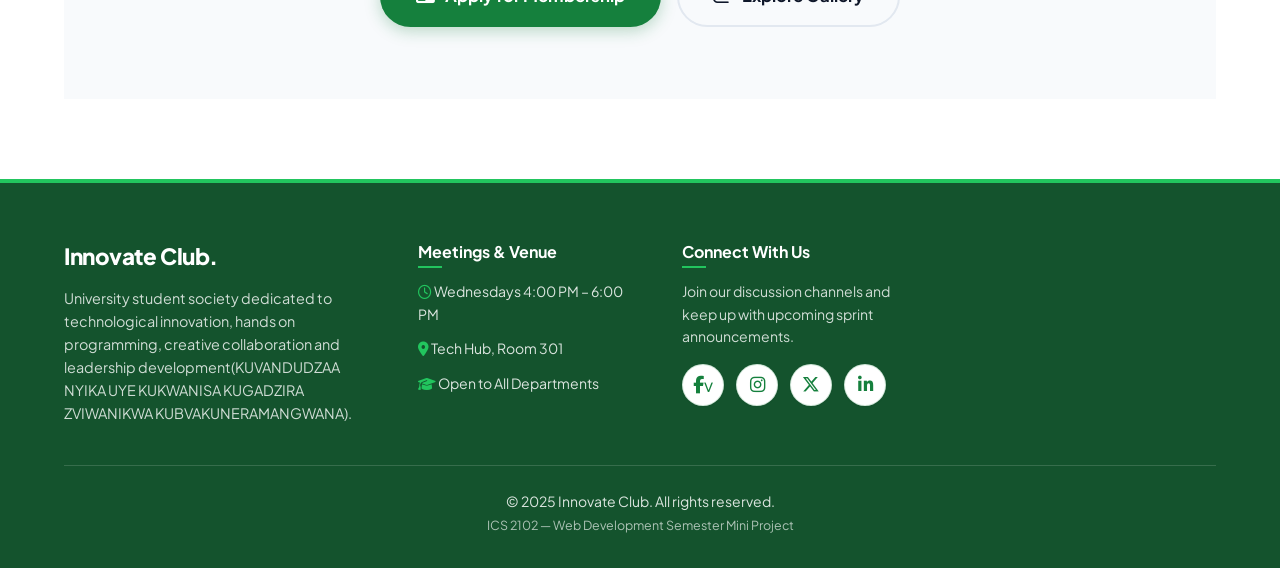
==== commit b0bf0901: "Remove Quick Links section from multiple pages" ====
--- a/index.html
+++ b/index.html
@@ -194,16 +194,7 @@
           </p>
         </div>
 
-        <div class="footer-col">
-          <h5>Quick Links</h5>
-          <ul class="footer-links">
-            <li><a href="index.html"><i class="fa-solid fa-angle-right"></i> Home</a></li>
-            <li><a href="about.html"><i class="fa-solid fa-angle-right"></i> About Us</a></li>
-            <li><a href="activities.html"><i class="fa-solid fa-angle-right"></i> Activities & Events</a></li>
-            <li><a href="gallery.html"><i class="fa-solid fa-angle-right"></i> Photo Gallery</a></li>
-            <li><a href="join.html"><i class="fa-solid fa-angle-right"></i> Join / Contact</a></li>
-          </ul>
-        </div>
+       
 
         <div class="footer-col">
           <h5>Meetings & Venue</h5>
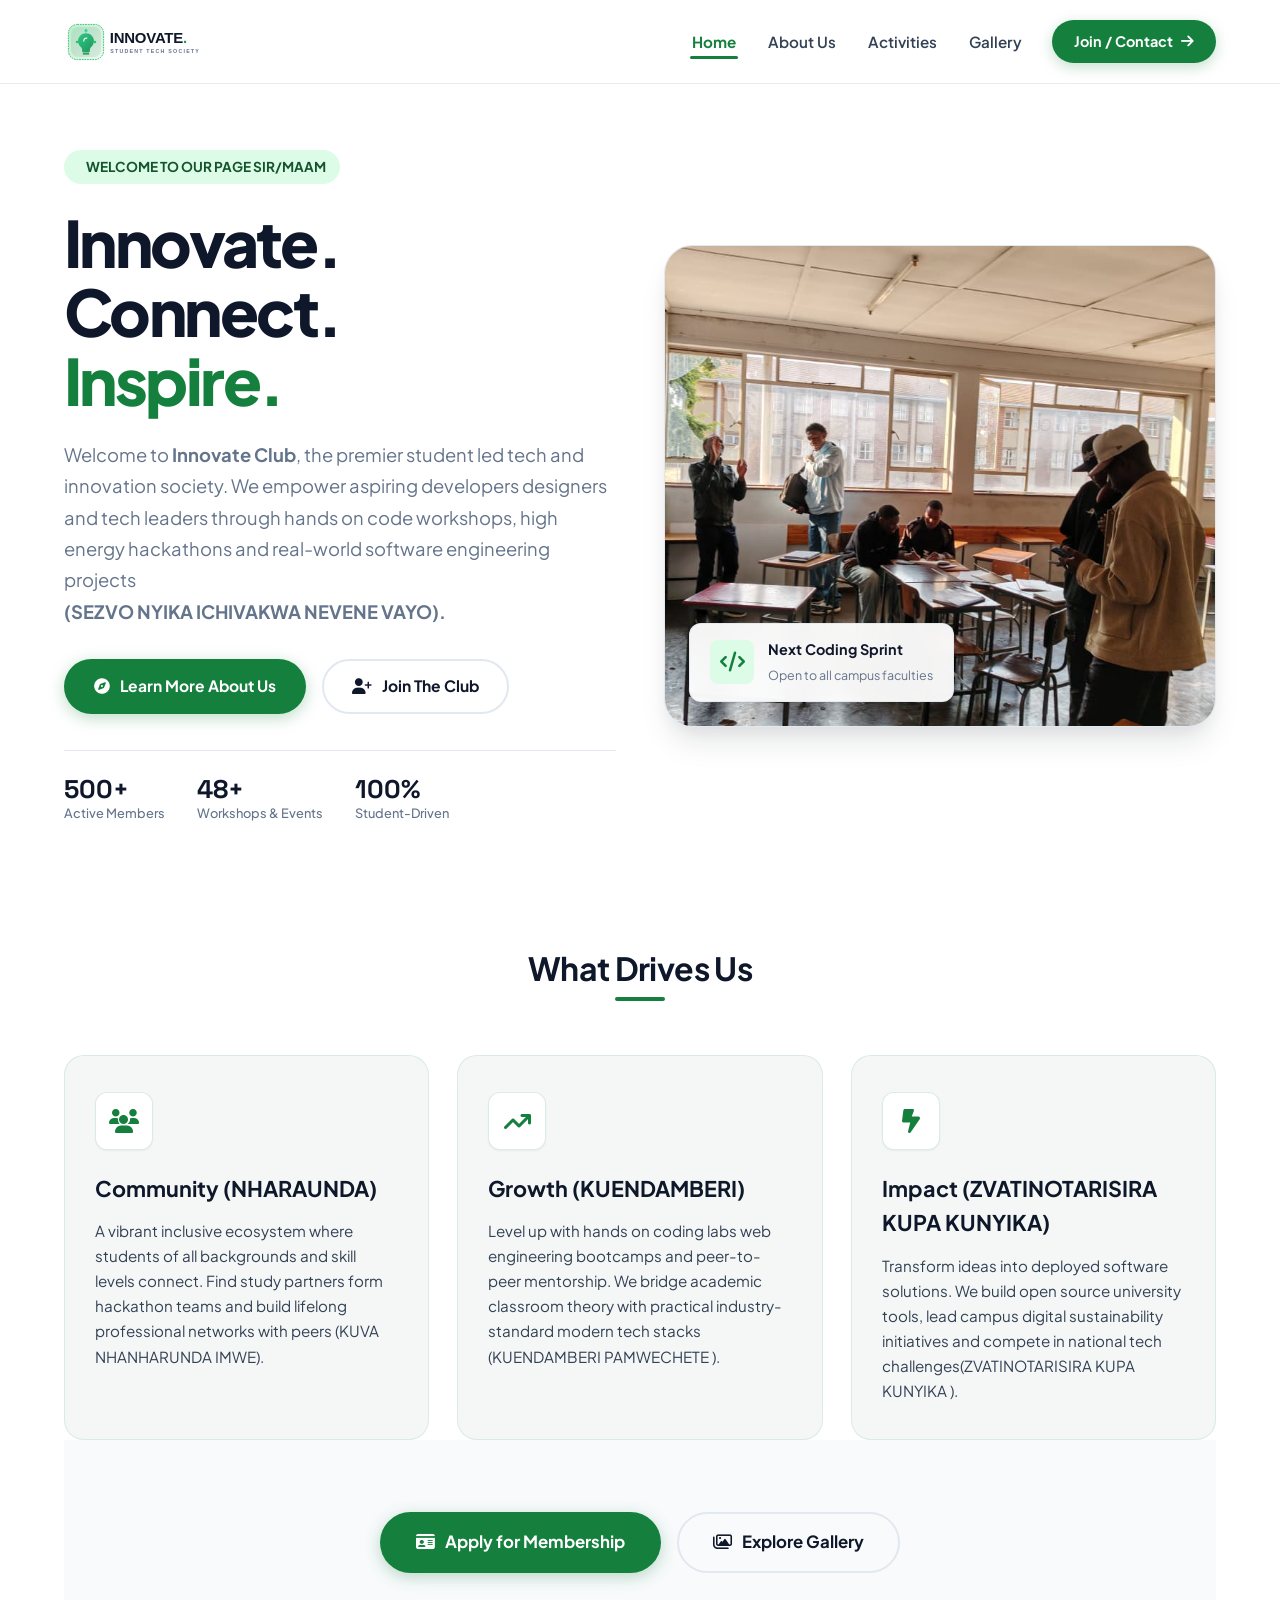
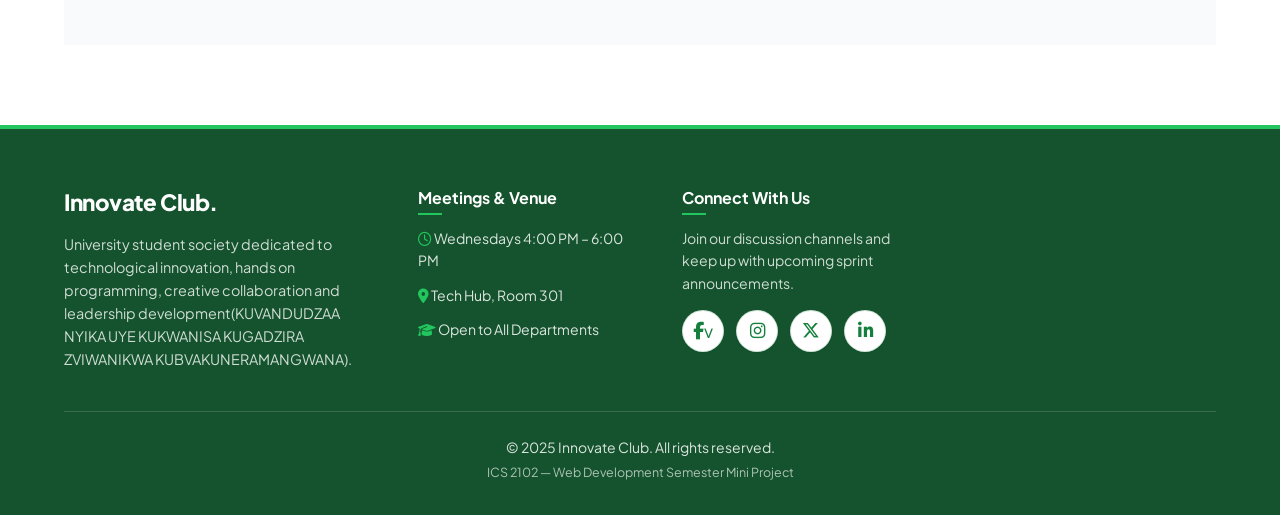
==== commit 37d03047: "Remove description paragraph from "What Drives Us" section" ====
--- a/index.html
+++ b/index.html
@@ -118,9 +118,7 @@
         
         <div class="section-header">
           <h2 class="section-title with-accent">What Drives Us</h2>
-          <p class="section-desc">
-            Discover the three foundational pillars behind everything we build, organize, and celebrate.
-          </p>
+        
         </div>
 
         <div class="info-cards-grid">
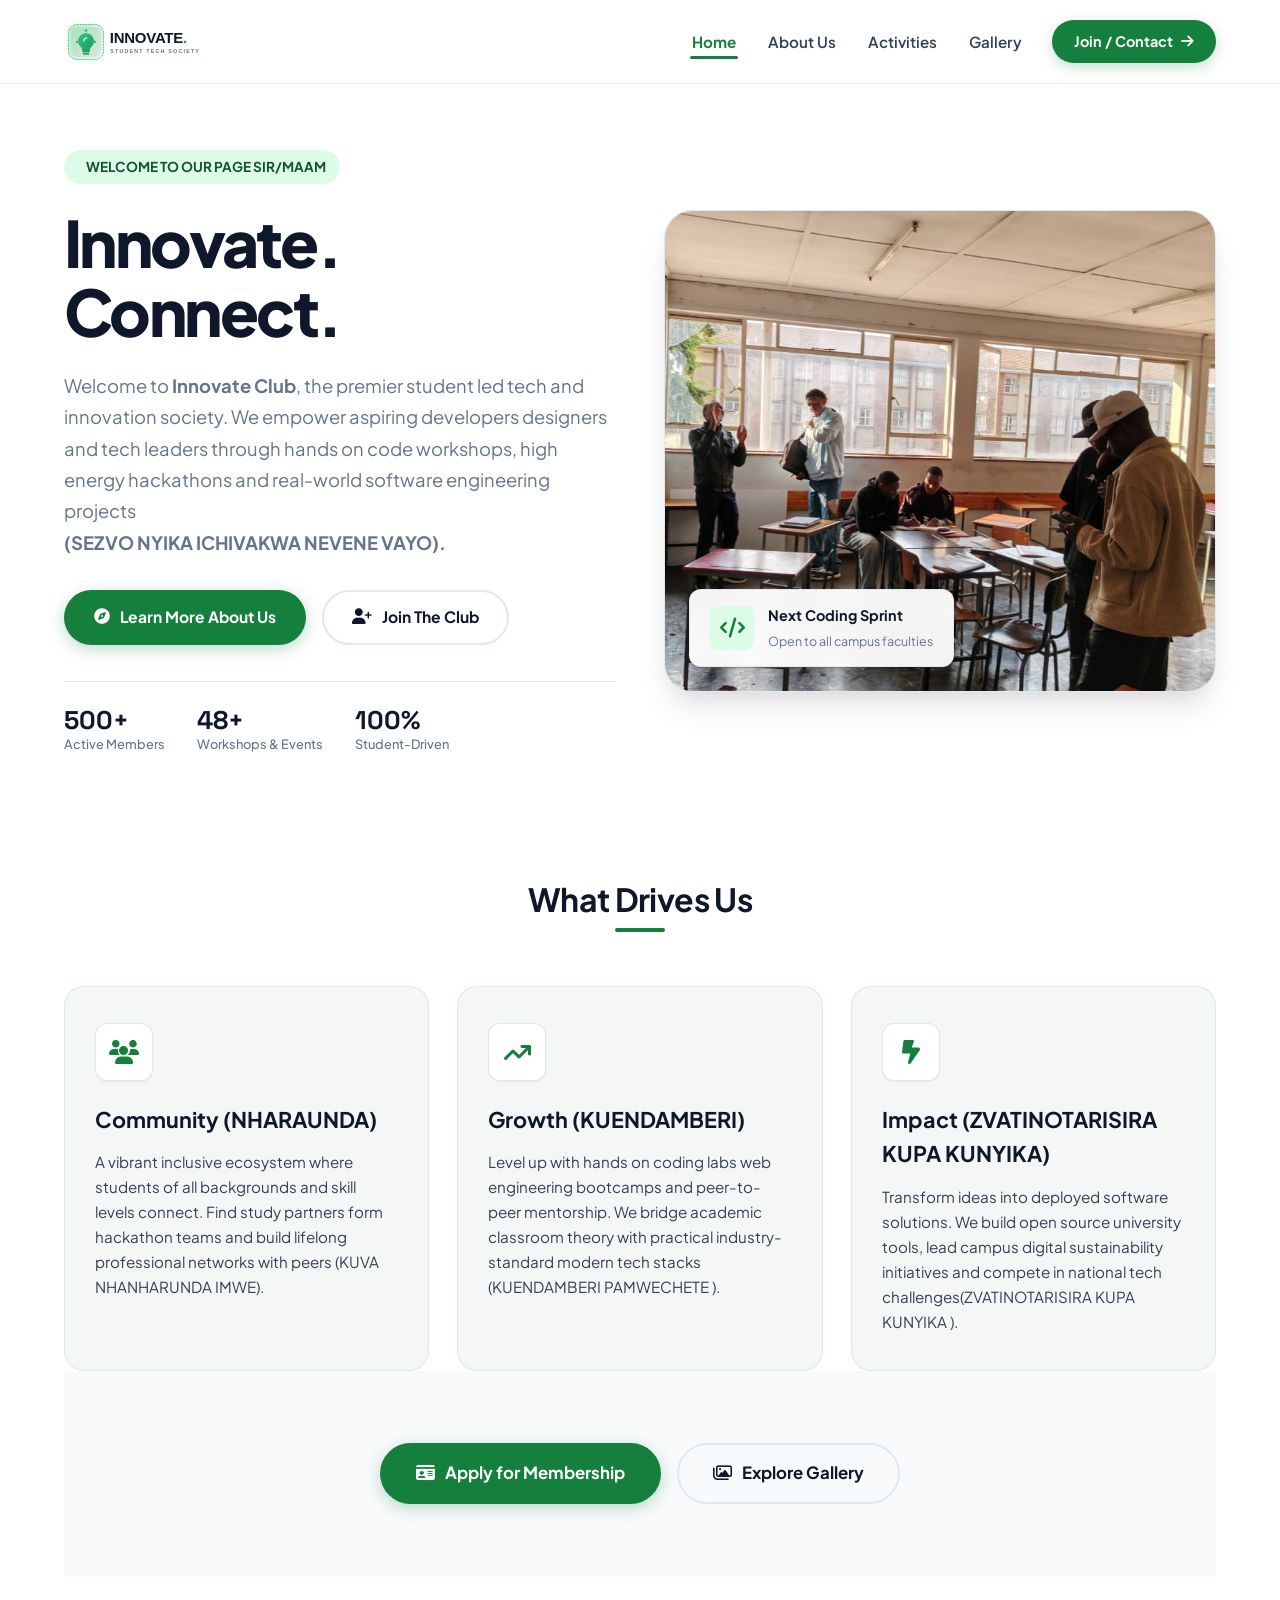
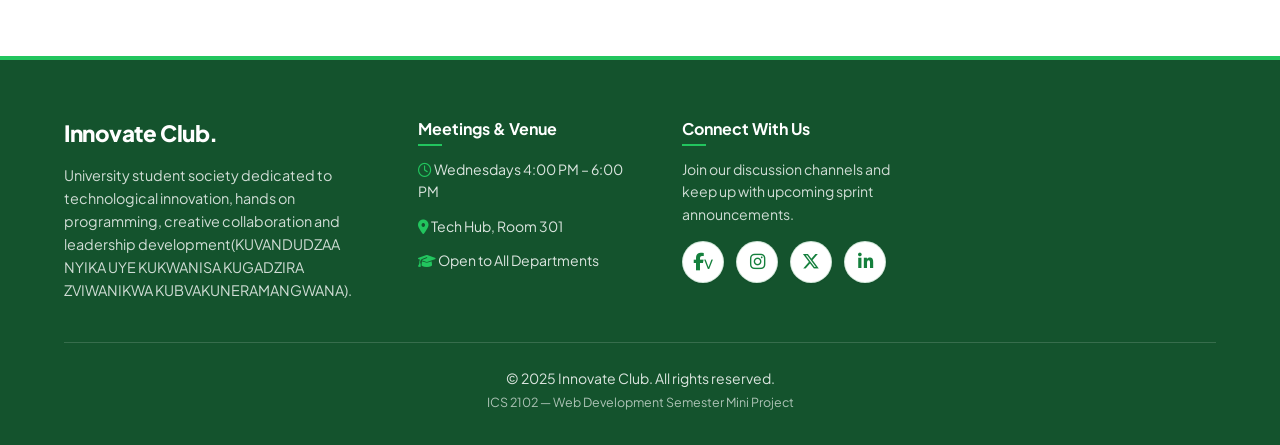
==== commit 9a2ebfde: "Remove inspiring text from the hero section" ====
--- a/index.html
+++ b/index.html
@@ -56,7 +56,7 @@
           <h1 class="hero-headline">
             Innovate.<br>
             Connect.<br>
-            <span class="highlight-green">Inspire.</span>
+            
           </h1>
 
           <p class="hero-intro">
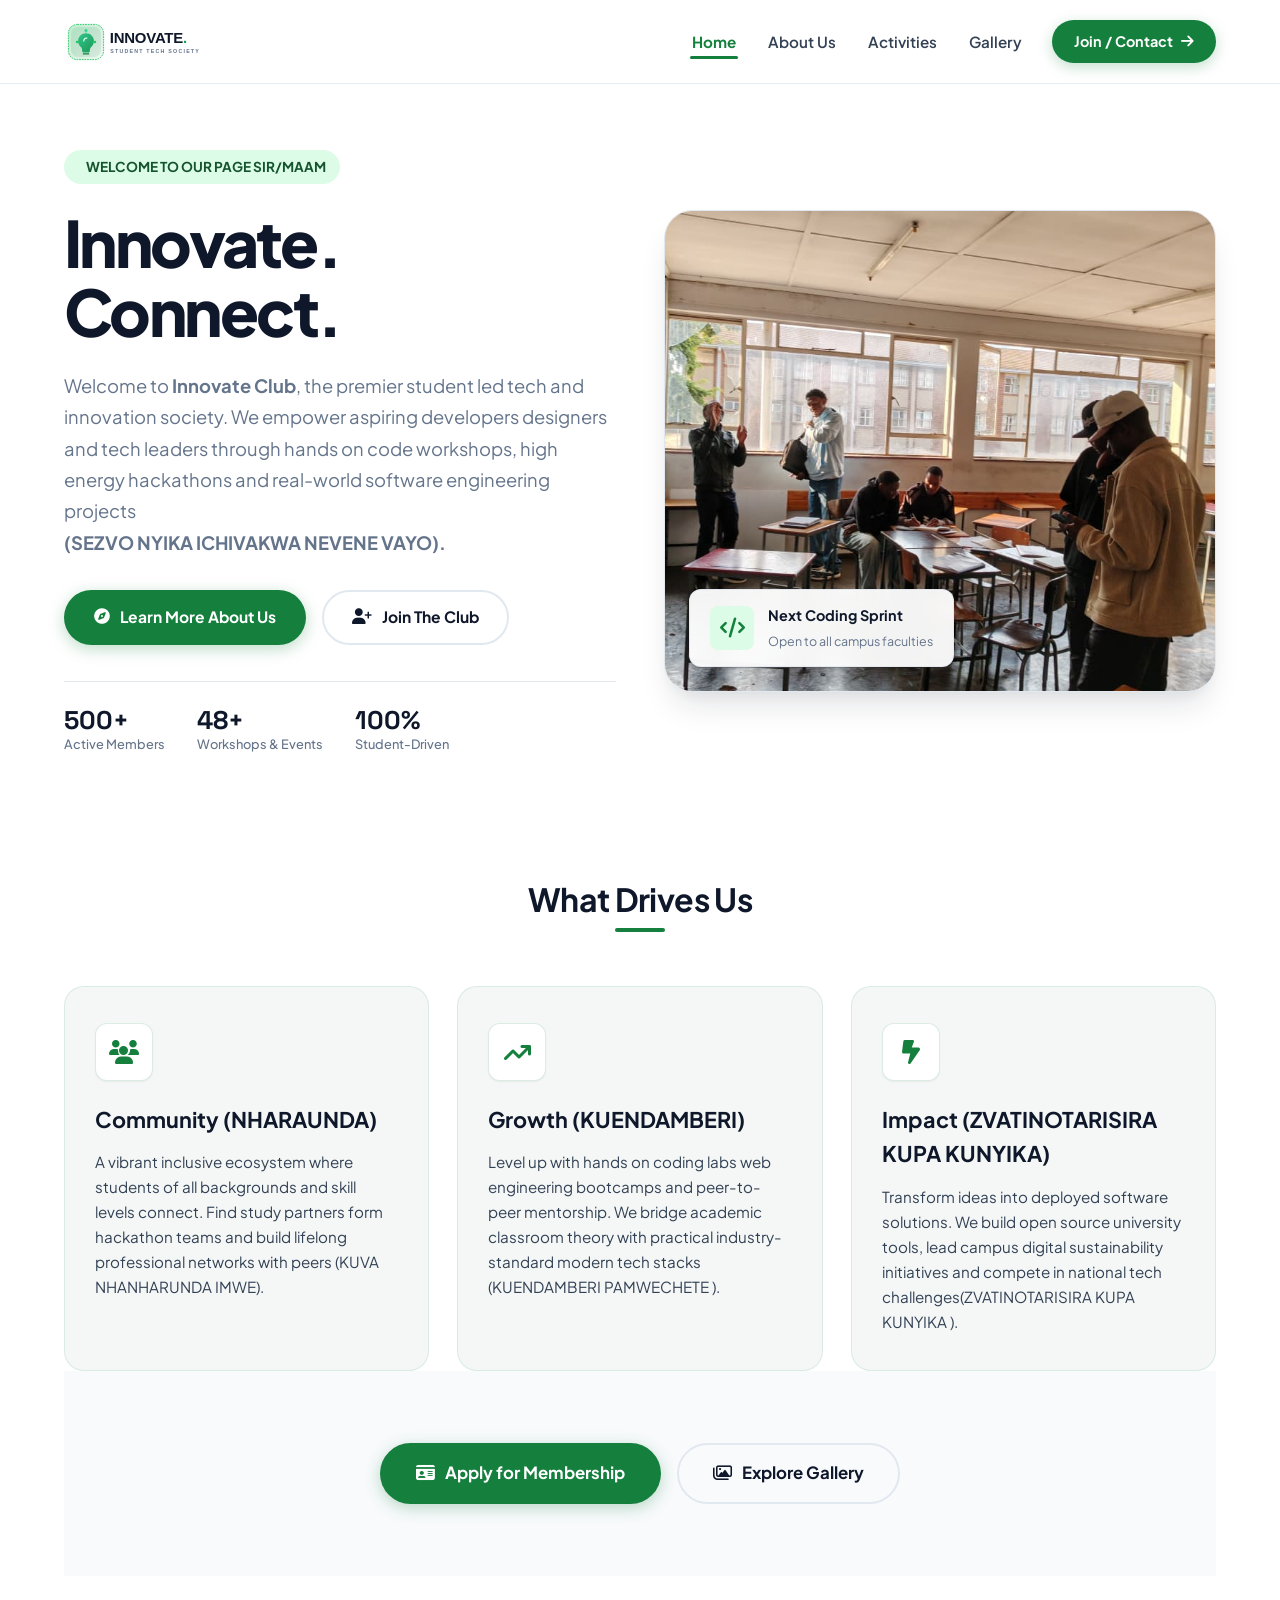
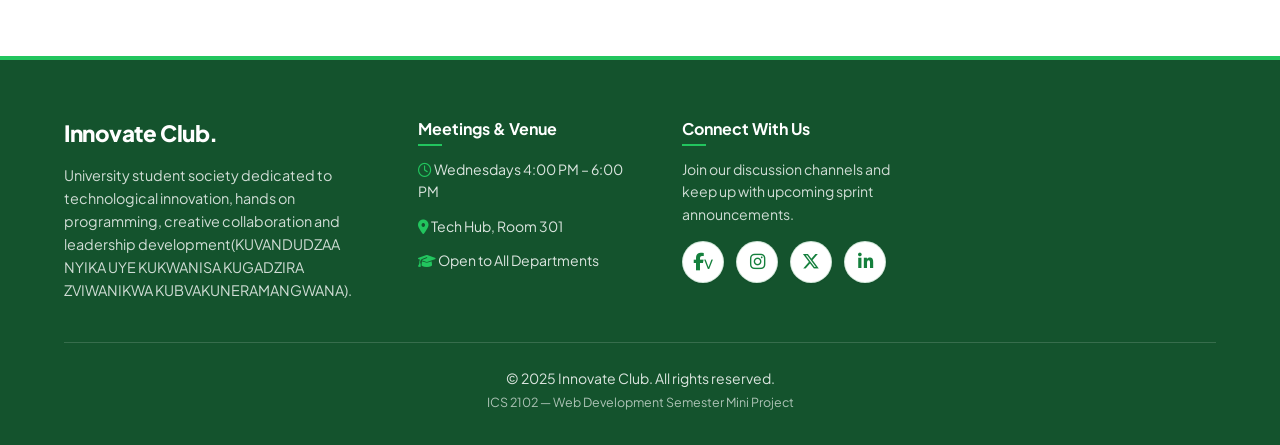
==== commit 1b15959e: "Refactor hero section for animation and update join page header" ====
--- a/index.html
+++ b/index.html
@@ -53,11 +53,10 @@
           </div>
           
           <!-- Large bold headline, one word per line, last word in green -->
-          <h1 class="hero-headline">
-            Innovate.<br>
-            Connect.<br>
-            
-          </h1>
+        <h1 class="hero-headline">
+    <span>Innovate.</span>
+    <span>Connect.</span>
+</h1>
 
           <p class="hero-intro">
             Welcome to <strong>Innovate Club</strong>, the premier student led tech and innovation society. 
--- a/css/style.css
+++ b/css/style.css
@@ -1,8 +1,4 @@
-/* ==========================================================================
-   ICS 2102 — Web Development Semester Mini Project
-   Student Club Website: Innovate Club
-   Design System & Master Stylesheet
-   ========================================================================== */
+
 
 @import url('https://fonts.googleapis.com/css2?family=Plus+Jakarta+Sans:wght@300;400;500;600;700;800&family=Space+Grotesk:wght@500;700&display=swap');
 
@@ -456,6 +452,8 @@
   max-width: 560px;
 }
 
+
+
 .hero-pill {
   display: inline-flex;
   align-items: center;
@@ -481,6 +479,33 @@
   color: var(--color-text-main);
   letter-spacing: -0.04em;
   margin-bottom: 24px;
+  
+}
+/* Innovate & Connect Animation */
+.hero-headline span {
+    display: block;
+    opacity: 0;
+    animation: headlineReveal 1s ease-out forwards;
+}
+
+.hero-headline span:nth-child(1) {
+    animation-delay: 0.2s;
+}
+
+.hero-headline span:nth-child(2) {
+    animation-delay: 0.6s;
+}
+
+@keyframes headlineReveal {
+    from {
+        opacity: 0;
+        transform: translateY(35px);
+    }
+
+    to {
+        opacity: 1;
+        transform: translateY(0);
+    }
 }
 
 .hero-intro {
@@ -674,107 +699,6 @@
   line-height: 1.65;
 }
 
-/* --- Countdown / Next Event Highlight Banner --- */
-.countdown-banner {
-  background: linear-gradient(135deg, var(--color-primary-dark) 0%, var(--color-primary) 100%);
-  color: #FFFFFF;
-  border-radius: var(--radius-xl);
-  padding: 44px;
-  margin-top: 20px;
-  box-shadow: var(--shadow-lg);
-  position: relative;
-  overflow: hidden;
-}
-
-.countdown-banner::after {
-  content: "";
-  position: absolute;
-  top: -50%;
-  right: -20%;
-  width: 400px;
-  height: 400px;
-  background: radial-gradient(circle, rgba(255,255,255,0.12) 0%, transparent 70%);
-  pointer-events: none;
-}
-
-.countdown-flex {
-  display: flex;
-  align-items: center;
-  justify-content: space-between;
-  gap: 32px;
-  position: relative;
-  z-index: 1;
-}
-
-.countdown-info {
-  max-width: 520px;
-}
-
-.countdown-badge {
-  display: inline-block;
-  background: rgba(255, 255, 255, 0.2);
-  backdrop-filter: blur(8px);
-  color: #FFFFFF;
-  font-size: 0.8rem;
-  font-weight: 700;
-  padding: 4px 12px;
-  border-radius: var(--radius-full);
-  margin-bottom: 12px;
-  text-transform: uppercase;
-  letter-spacing: 0.08em;
-}
-
-.countdown-title {
-  font-size: 1.85rem;
-  font-weight: 800;
-  margin-bottom: 8px;
-  color: #FFFFFF;
-}
-
-.countdown-meta {
-  font-size: 0.95rem;
-  opacity: 0.9;
-  display: flex;
-  gap: 20px;
-  align-items: center;
-}
-
-.countdown-meta i {
-  margin-right: 6px;
-  color: var(--color-primary-soft);
-}
-
-.countdown-timer-group {
-  display: flex;
-  align-items: center;
-  gap: 14px;
-}
-
-.timer-box {
-  background: rgba(255, 255, 255, 0.15);
-  backdrop-filter: blur(10px);
-  border: 1px solid rgba(255, 255, 255, 0.25);
-  border-radius: var(--radius-md);
-  padding: 12px 16px;
-  min-width: 74px;
-  text-align: center;
-}
-
-.timer-num {
-  font-size: 1.9rem;
-  font-weight: 800;
-  font-family: var(--font-mono);
-  line-height: 1;
-  display: block;
-}
-
-.timer-label {
-  font-size: 0.72rem;
-  text-transform: uppercase;
-  letter-spacing: 0.05em;
-  opacity: 0.85;
-  margin-top: 4px;
-}
 
 /* ==========================================================================
    About Us Page Styles
@@ -1865,9 +1789,6 @@
   color: rgba(255, 255, 255, 0.65);
 }
 
-/* ==========================================================================
-   Responsive Breakpoints
-   ========================================================================== */
 @media (max-width: 1024px) {
   .hero-grid {
     grid-template-columns: 1fr;
@@ -2019,3 +1940,4 @@
     width: 100%;
   }
 }
+
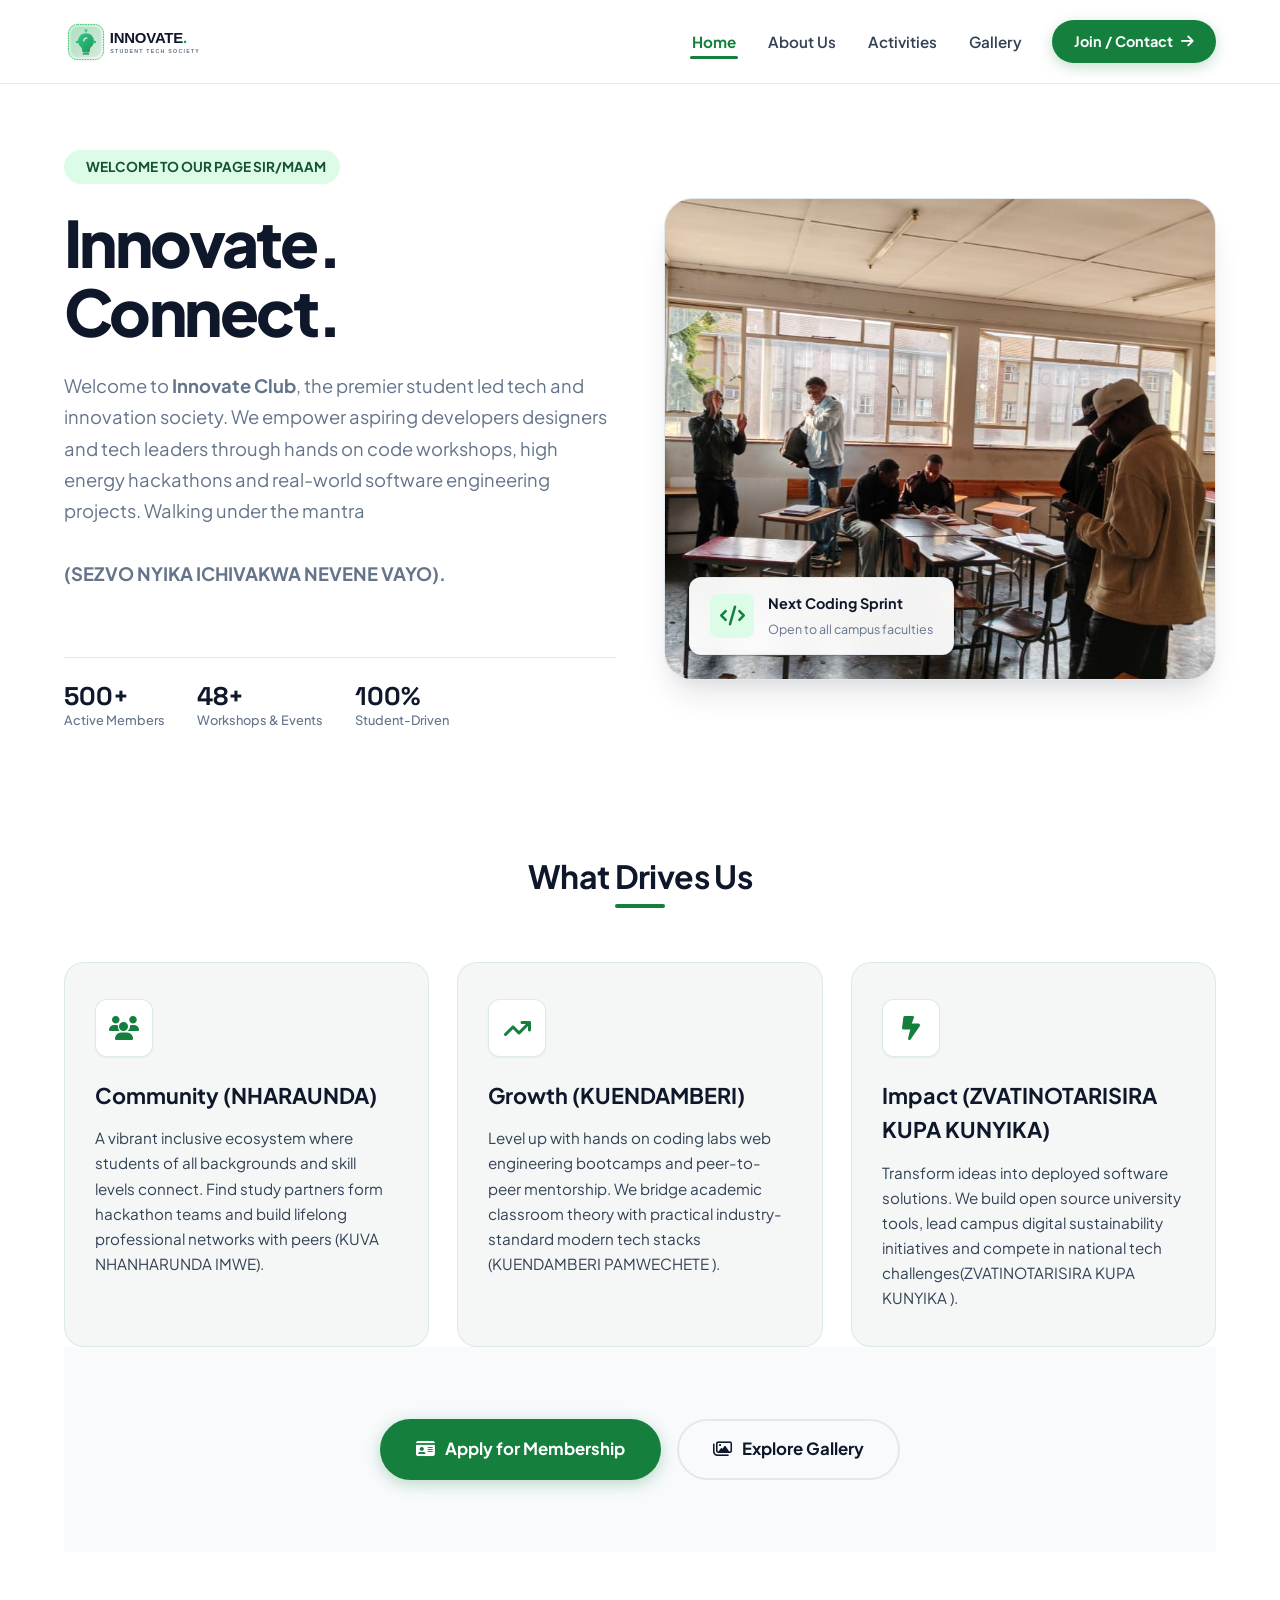
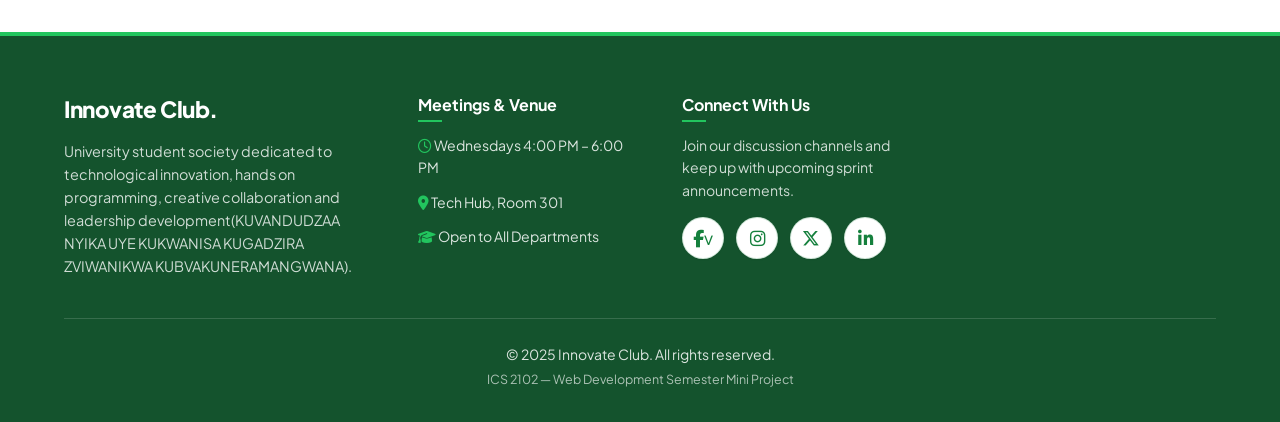
==== commit cf8ea7b3: "Update hero section intro text and remove call-to-action buttons" ====
--- a/index.html
+++ b/index.html
@@ -61,18 +61,14 @@
           <p class="hero-intro">
             Welcome to <strong>Innovate Club</strong>, the premier student led tech and innovation society. 
             We empower aspiring developers designers and tech leaders through hands on code workshops, 
-            high energy hackathons and real-world software engineering projects
+            high energy hackathons and real-world software engineering projects. Walking under the mantra 
+            <br>
             <br>
             <strong> (SEZVO NYIKA ICHIVAKWA NEVENE VAYO).</strong>
           </p>
 
           <div class="hero-cta-group">
-            <a href="about.html" class="btn btn-primary" id="heroLearnMoreBtn">
-              <i class="fa-solid fa-compass"></i> Learn More About Us
-            </a>
-            <a href="join.html" class="btn btn-secondary" id="heroJoinBtn">
-              <i class="fa-solid fa-user-plus"></i> Join The Club
-            </a>
+         
           </div>
 
           <!-- Quick Stats -->
--- a/css/style.css
+++ b/css/style.css
@@ -147,17 +147,7 @@
   margin-bottom: 14px;
 }
 
-.page-title::after {
-  content: "";
-  position: absolute;
-  bottom: -8px;
-  left: 50%;
-  transform: translateX(-50%);
-  width: 68px;
-  height: 4px;
-  background: linear-gradient(90deg, var(--color-primary), var(--color-primary-light));
-  border-radius: var(--radius-full);
-}
+
 
 .page-subtitle {
   font-size: 1.125rem;
@@ -710,7 +700,93 @@
   align-items: start;
   margin-bottom: 64px;
 }
-
+/* =================================
+   ABOUT US - CINEMATIC ANIMATION
+================================= */
+
+.page-header {
+    text-align: center;
+    overflow: hidden;
+}
+
+/* Heading reveal */
+.page-title {
+    animation: aboutTitleReveal 1s cubic-bezier(0.16, 1, 0.3, 1) both;
+}
+
+.page-title span {
+    display: inline-block;
+    animation: aboutGlow 2s ease-in-out 1s both;
+}
+
+/* Animated green underline */
+.page-header::after {
+    content: "";
+    display: block;
+    width: 100px;
+    height: 6px;
+    background: #15803d;
+    border-radius: 10px;
+    margin: 18px auto 0;
+    transform: scaleX(0);
+    transform-origin: center;
+    animation: underlineReveal 0.8s ease-out 0.6s forwards;
+}
+
+/* Slide up and fade in */
+@keyframes aboutTitleReveal {
+    from {
+        opacity: 0;
+        transform: translateY(45px);
+        filter: blur(8px);
+    }
+
+    to {
+        opacity: 1;
+        transform: translateY(0);
+        filter: blur(0);
+    }
+}
+
+/* Subtle green glow */
+@keyframes aboutGlow {
+    0% {
+        text-shadow: 0 0 0 transparent;
+    }
+
+    50% {
+        text-shadow: 0 0 18px rgba(21, 128, 61, 0.3);
+    }
+
+    100% {
+        text-shadow: 0 0 0 transparent;
+    }
+}
+
+/* Underline expands from the centre */
+@keyframes underlineReveal {
+    from {
+        transform: scaleX(0);
+        opacity: 0.4;
+    }
+
+    to {
+        transform: scaleX(1);
+        opacity: 1;
+    }
+}
+
+/* Accessibility */
+@media (prefers-reduced-motion: reduce) {
+    .page-title,
+    .page-title span,
+    .page-header::after {
+        animation: none;
+        opacity: 1;
+        transform: none;
+        filter: none;
+    }
+}
 .about-intro-text {
   font-size: 1.15rem;
   line-height: 1.8;
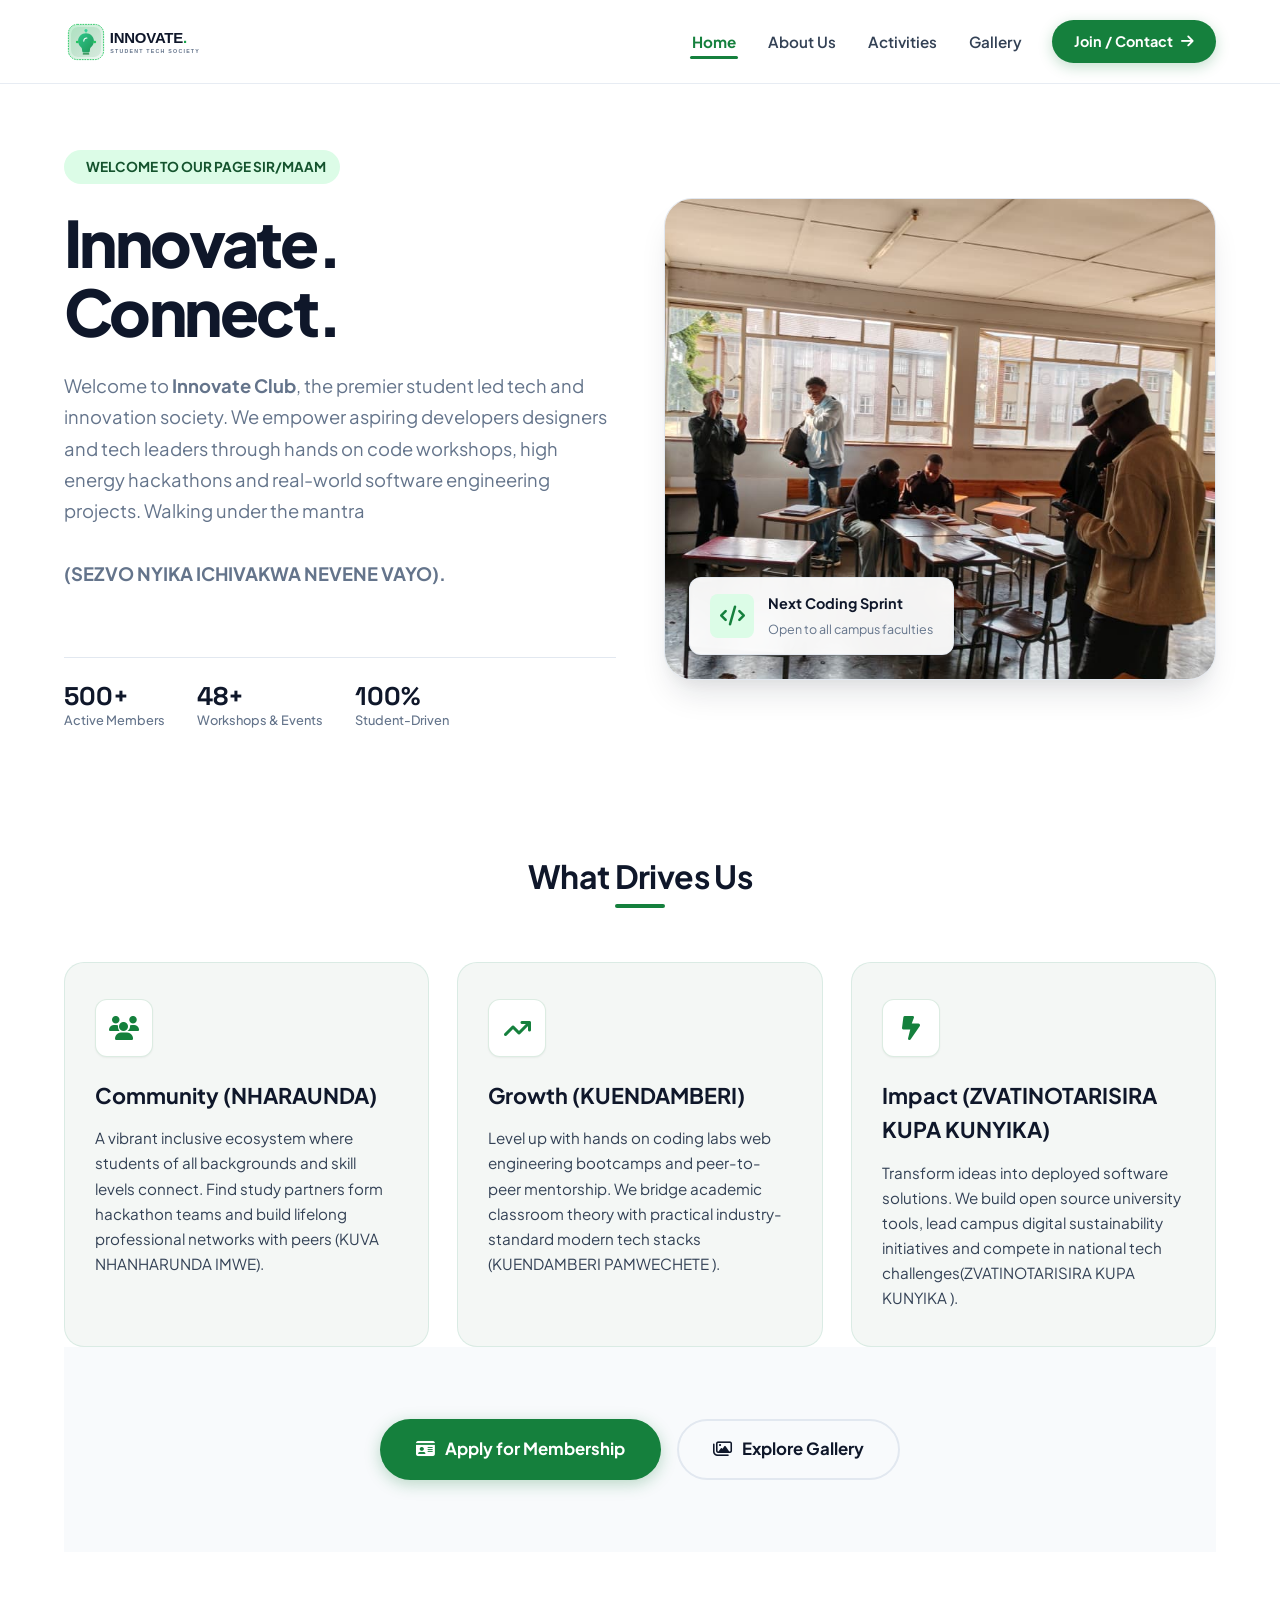
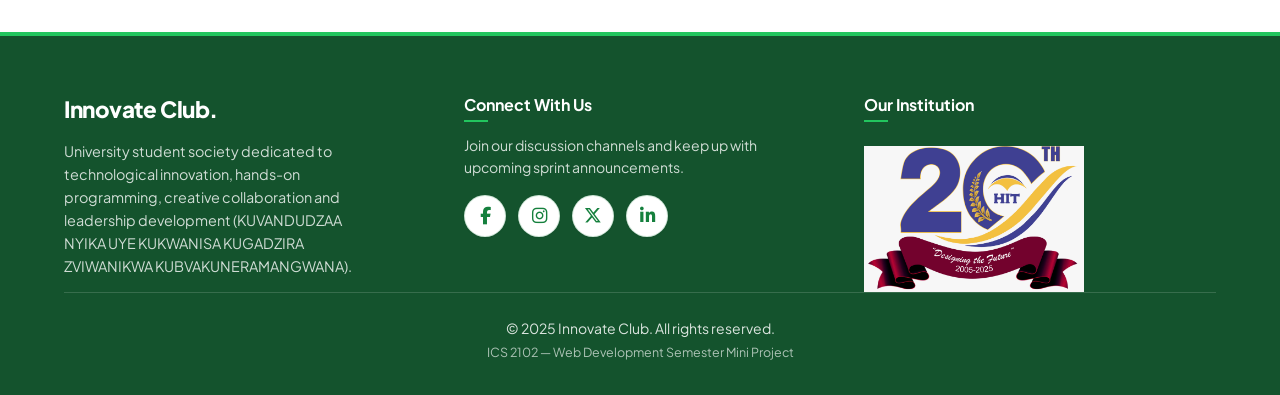
==== commit 3383a77a: "Refactor code structure for improved readability and maintainability" ====
--- a/index.html
+++ b/index.html
@@ -174,61 +174,69 @@
 
   </main>
 
-  <!-- Universal Footer: Solid Green Bar, Centered Copyright -->
+
+  <!-- Footer Section -->
   <footer class="site-footer" id="footer">
-    <div class="container">
-      <div class="footer-top-grid">
-        
-        <div class="footer-brand">
-          <h4>Innovate Club.</h4>
-          <p>
-            University student society dedicated to technological innovation, hands on programming, 
-            creative collaboration and leadership development(KUVANDUDZAA NYIKA UYE KUKWANISA KUGADZIRA ZVIWANIKWA KUBVAKUNERAMANGWANA).
-          </p>
-        </div>
-
-       
-
-        <div class="footer-col">
-          <h5>Meetings & Venue</h5>
-          <ul class="footer-links" style="font-size: 0.88rem; color: rgba(255,255,255,0.85); gap: 12px;">
-            <li><i class="fa-regular fa-clock" style="color:var(--color-primary-light);"></i> Wednesdays 4:00 PM – 6:00 PM</li>
-            <li><i class="fa-solid fa-location-dot" style="color:var(--color-primary-light);"></i> Tech Hub, Room 301</li>
-            <li><i class="fa-solid fa-graduation-cap" style="color:var(--color-primary-light);"></i> Open to All Departments</li>
-          </ul>
-        </div>
-
-        <div class="footer-col">
-          <h5>Connect With Us</h5>
-          <p style="font-size: 0.88rem; color: rgba(255,255,255,0.8); margin-bottom: 16px;">
-            Join our discussion channels and keep up with upcoming sprint announcements.
-          </p>
-          <div class="social-icons-row">
-            <a href="https://facebook.com" target="_blank" rel="noopener noreferrer" class="social-circle-btn" aria-label="Facebook">
-              <i class="fa-brands fa-facebook-f"></i>
-       v     </a>
-            <a href="https://instagram.com" target="_blank" rel="noopener noreferrer" class="social-circle-btn" aria-label="Instagram">
-              <i class="fa-brands fa-instagram"></i>
-            </a>
-            <a href="https://twitter.com" target="_blank" rel="noopener noreferrer" class="social-circle-btn" aria-label="Twitter">
-              <i class="fa-brands fa-x-twitter"></i>
-            </a>
-            <a href="https://linkedin.com" target="_blank" rel="noopener noreferrer" class="social-circle-btn" aria-label="LinkedIn">
-              <i class="fa-brands fa-linkedin-in"></i>
-            </a>
-          </div>
-        </div>
-
-      </div>
-
-      <div class="footer-bottom">
-        <p>&copy; 2025 Innovate Club. All rights reserved.</p>
-        <p class="footer-course-tag">ICS 2102 — Web Development Semester Mini Project</p>
+  <div class="container">
+    <div class="footer-top-grid">
+      <div class="footer-brand">
+        <h4>Innovate Club.</h4>
+        <p>
+          University student society dedicated to technological innovation,
+          hands-on programming, creative collaboration and leadership
+          development (KUVANDUDZAA NYIKA UYE KUKWANISA KUGADZIRA
+          ZVIWANIKWA KUBVAKUNERAMANGWANA).
+        </p>
+      </div>
+
+      <div class="footer-col footer-connect">
+        <h5>Connect With Us</h5>
+        <p class="footer-description">
+          Join our discussion channels and keep up with upcoming sprint announcements.
+        </p>
+
+        <div class="social-icons-row">
+          <a href="https://facebook.com" target="_blank" rel="noopener noreferrer"
+             class="social-circle-btn" aria-label="Facebook">
+            <i class="fa-brands fa-facebook-f"></i>
+          </a>
+          <a href="https://instagram.com" target="_blank" rel="noopener noreferrer"
+             class="social-circle-btn" aria-label="Instagram">
+            <i class="fa-brands fa-instagram"></i>
+          </a>
+          <a href="https://twitter.com" target="_blank" rel="noopener noreferrer"
+             class="social-circle-btn" aria-label="X">
+            <i class="fa-brands fa-x-twitter"></i>
+          </a>
+          <a href="https://linkedin.com" target="_blank" rel="noopener noreferrer"
+             class="social-circle-btn" aria-label="LinkedIn">
+            <i class="fa-brands fa-linkedin-in"></i>
+          </a>
+        </div>
+      </div>
+
+      <div class="footer-col footer-institution">
+        <h5>Our Institution</h5>
+        <a href="https://www.hit.ac.zw/" target="_blank" rel="noopener noreferrer"
+           aria-label="Harare Institute of Technology website">
+          <img
+            class="hit-logo"
+            src="images/hit logo.jpg"
+            alt="Harare Institute of Technology"
+          >
+        </a>
       </div>
     </div>
-  </footer>
-
-  <!-- Main JavaScript File -->
-  <script src="js/script.js"></script>
+
+    <div class="footer-bottom">
+      <p>&copy; 2025 Innovate Club. All rights reserved.</p>
+      <p class="footer-course-tag">
+        ICS 2102 — Web Development Semester Mini Project
+      </p>
+    </div>
+  </div>
+</footer>
+
+<script src="js/script.js"></script>
 </body>
-</html>
+</html>
--- a/css/style.css
+++ b/css/style.css
@@ -1787,13 +1787,41 @@
   border-top: 4px solid var(--color-primary-light);
 }
 
+
+
 .footer-top-grid {
   display: grid;
-  grid-template-columns: 1.4fr 1fr 1fr 1.2fr;
-  gap: 40px;
-  margin-bottom: 40px;
-}
-
+  grid-template-columns: repeat(3, minmax(0, 1fr));
+  gap: 48px;
+  align-items: start;
+}
+
+.footer-description {
+  font-size: 0.88rem;
+  color: rgba(255, 255, 255, 0.8);
+  margin-bottom: 16px;
+}
+
+.footer-institution {
+  display: flex;
+  flex-direction: column;
+  align-items: flex-start;
+}
+
+.hit-logo {
+  display: block;
+  width: min(100%, 220px);
+  height: auto;
+  object-fit: contain;
+  margin-top: 12px;
+}
+
+@media (max-width: 700px) {
+  .footer-top-grid {
+    grid-template-columns: 1fr;
+    gap: 32px;
+  }
+}
 .footer-brand h4 {
   font-size: 1.4rem;
   font-weight: 800;
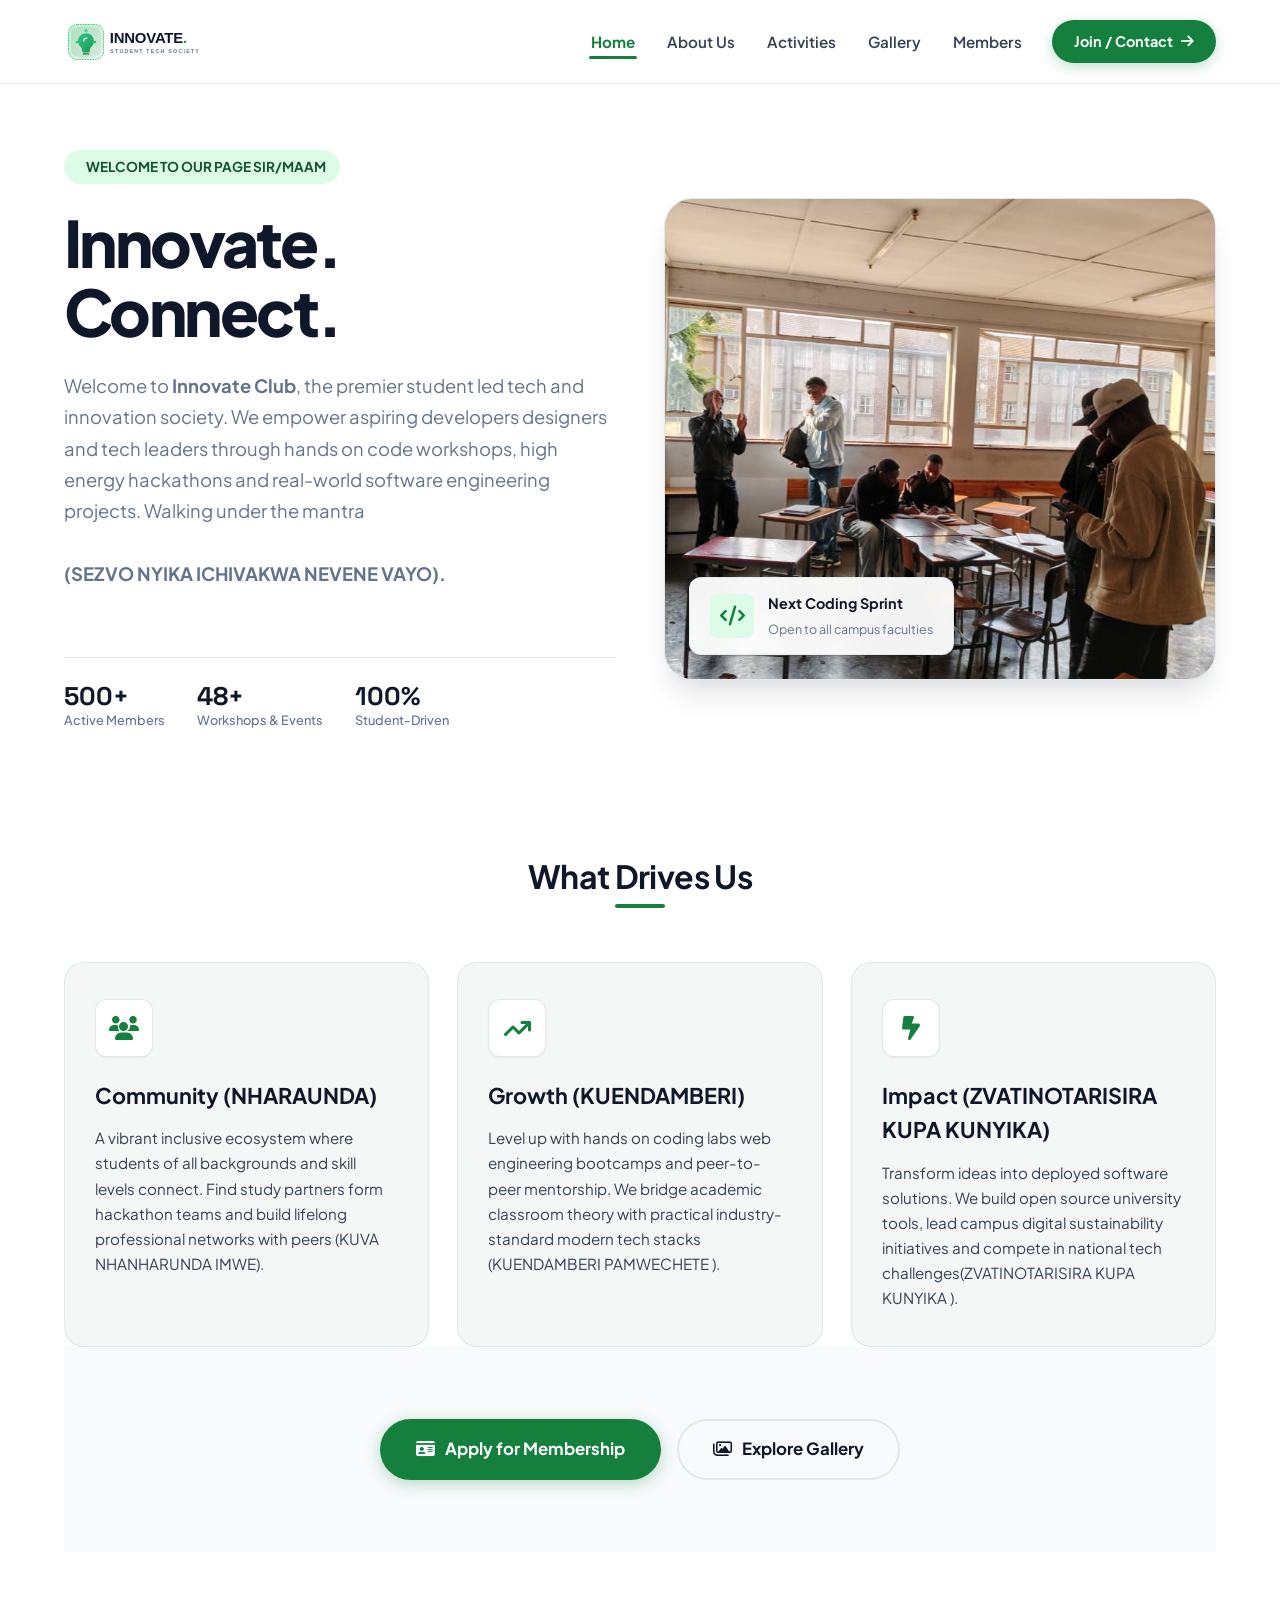
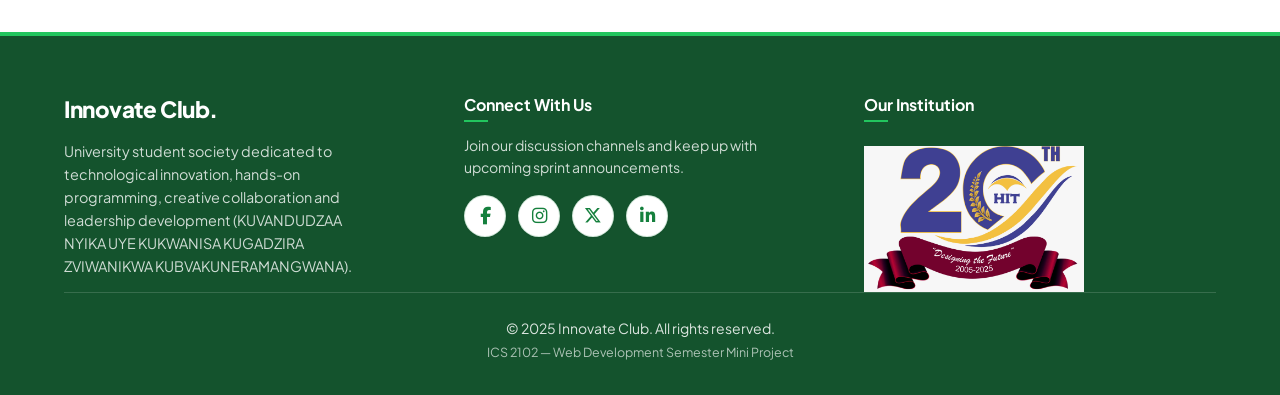
==== commit 8f0f9ec9: "feat: add database configuration, join forms, members list, and event engine script" ====
--- a/index.html
+++ b/index.html
@@ -29,6 +29,7 @@
           <li><a href="about.html" class="nav-link" id="navAbout">About Us</a></li>
           <li><a href="activities.html" class="nav-link" id="navActivities">Activities</a></li>
           <li><a href="gallery.html" class="nav-link" id="navGallery">Gallery</a></li>
+          <li><a href="members.html" class="nav-link" id="navMembers">Members</a></li>
           <li><a href="join.html" class="nav-cta-btn" id="navJoin">Join / Contact <i class="fa-solid fa-arrow-right"></i></a></li>
         </ul>
       </nav>
